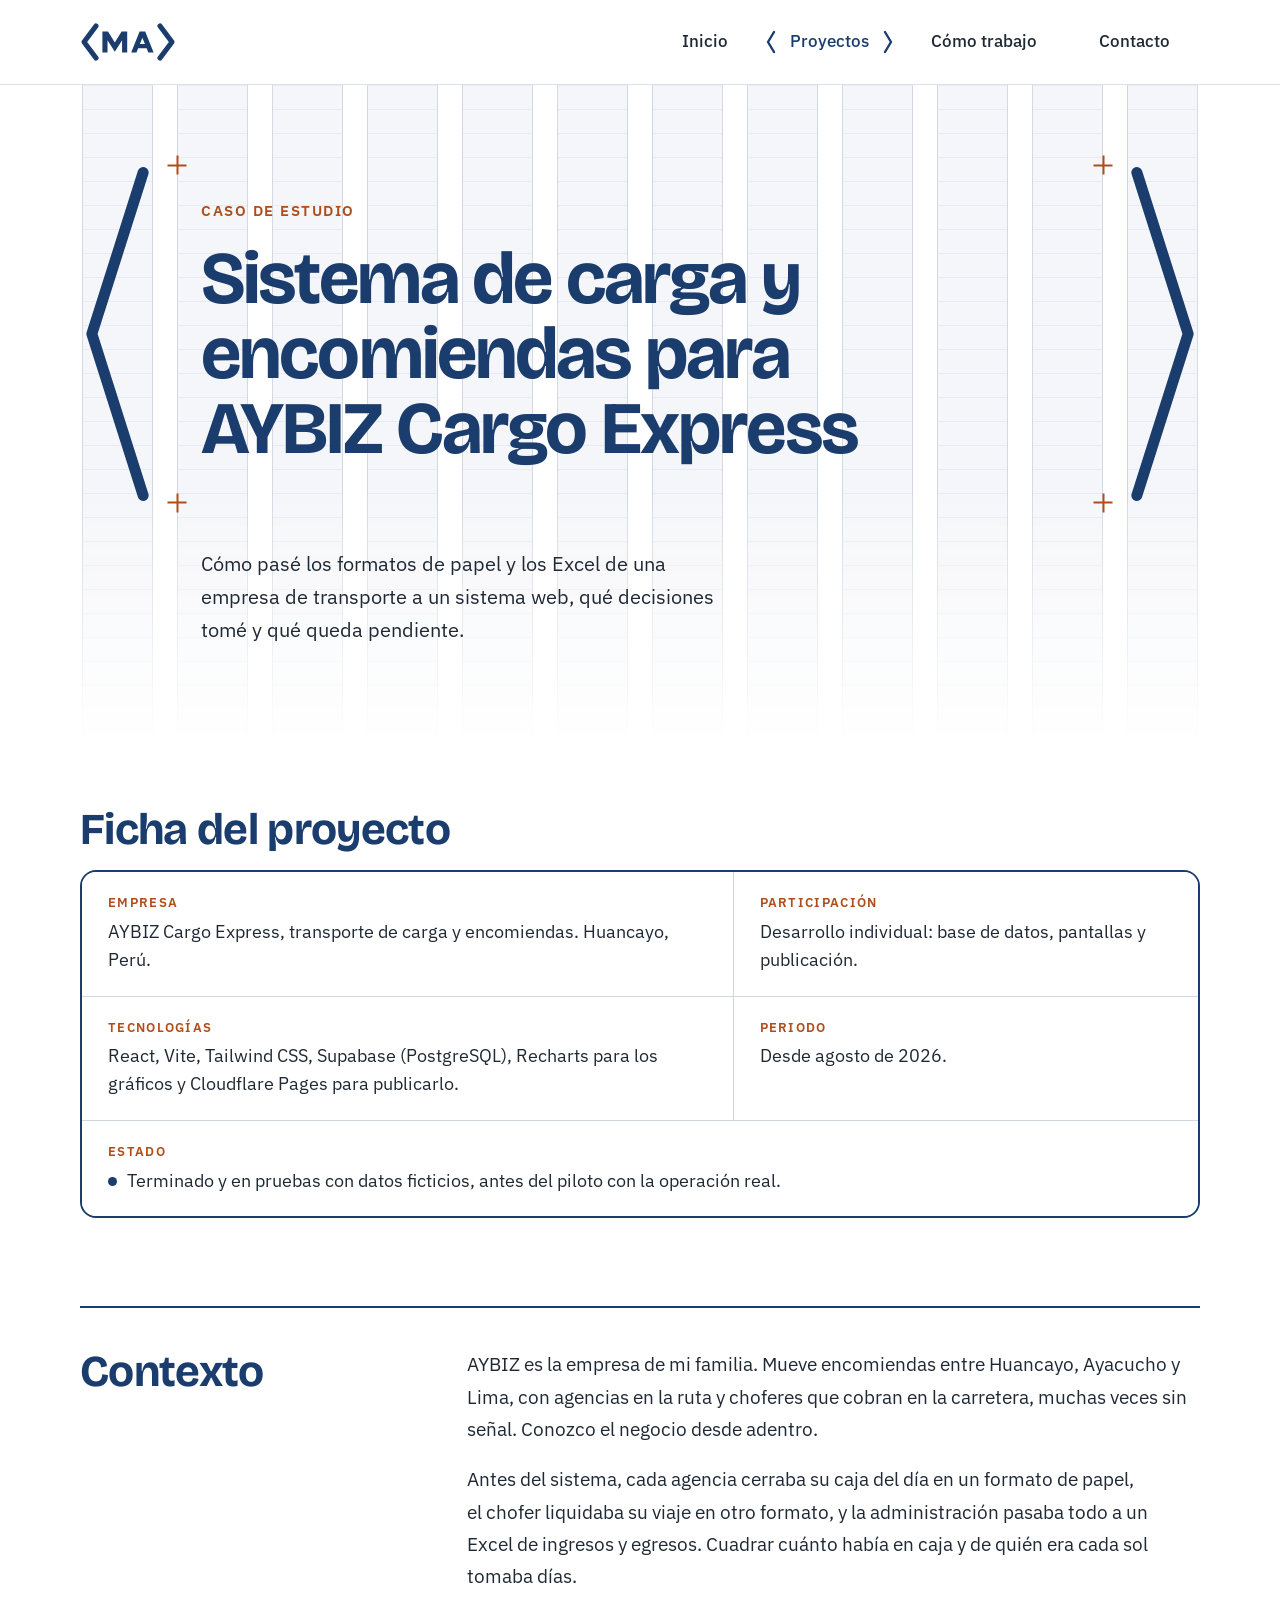
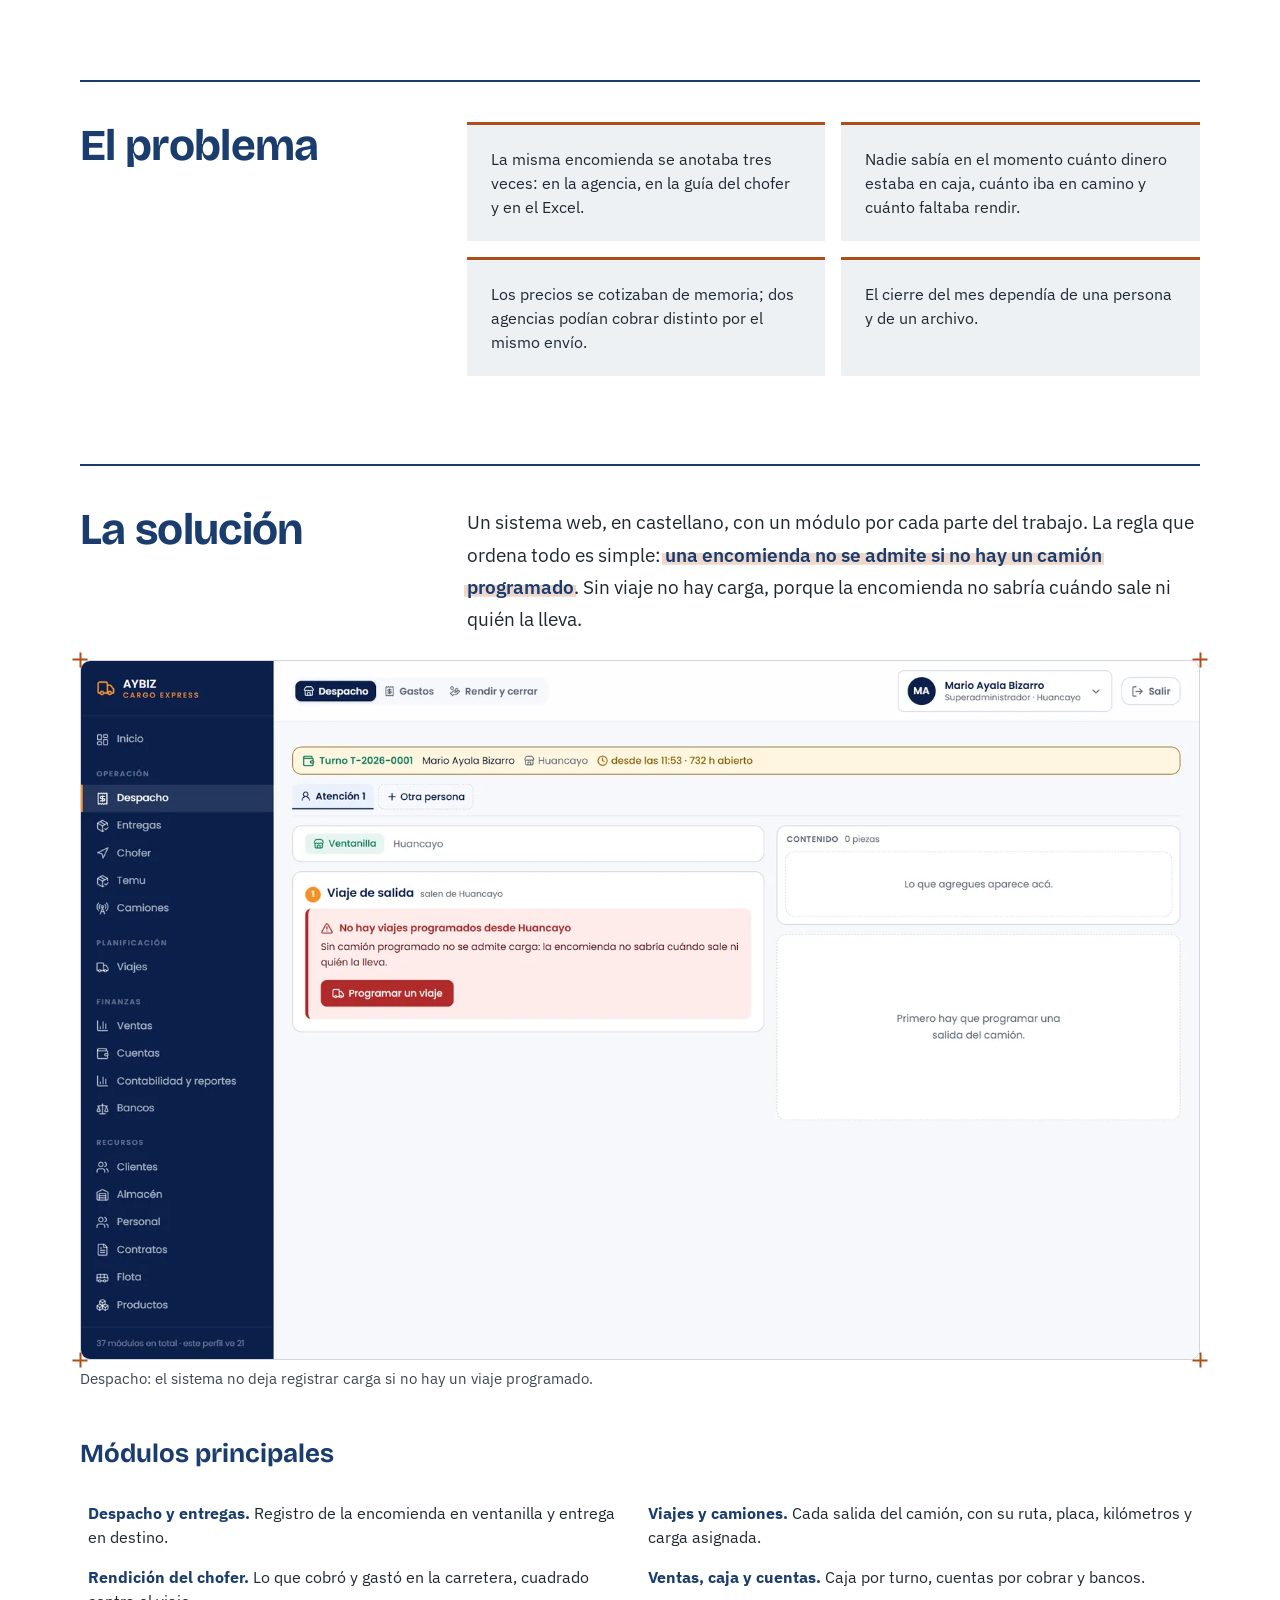
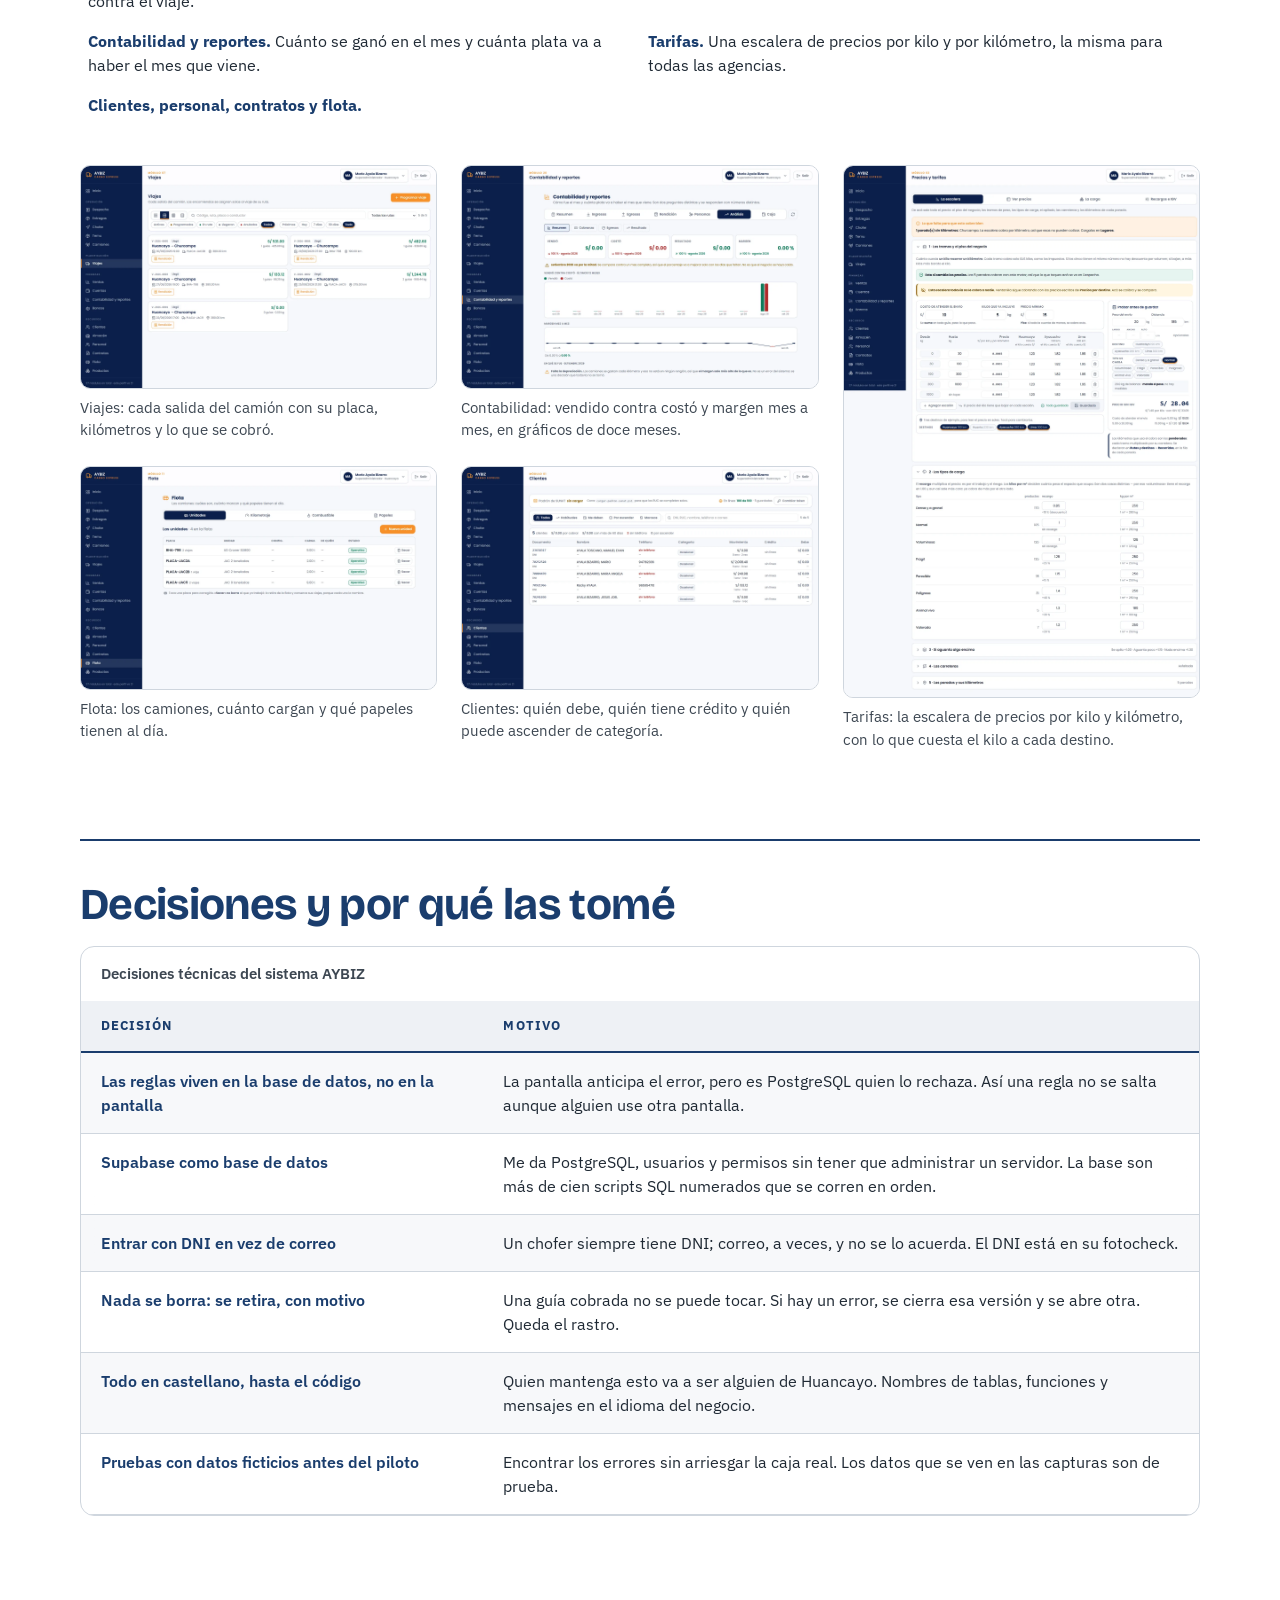
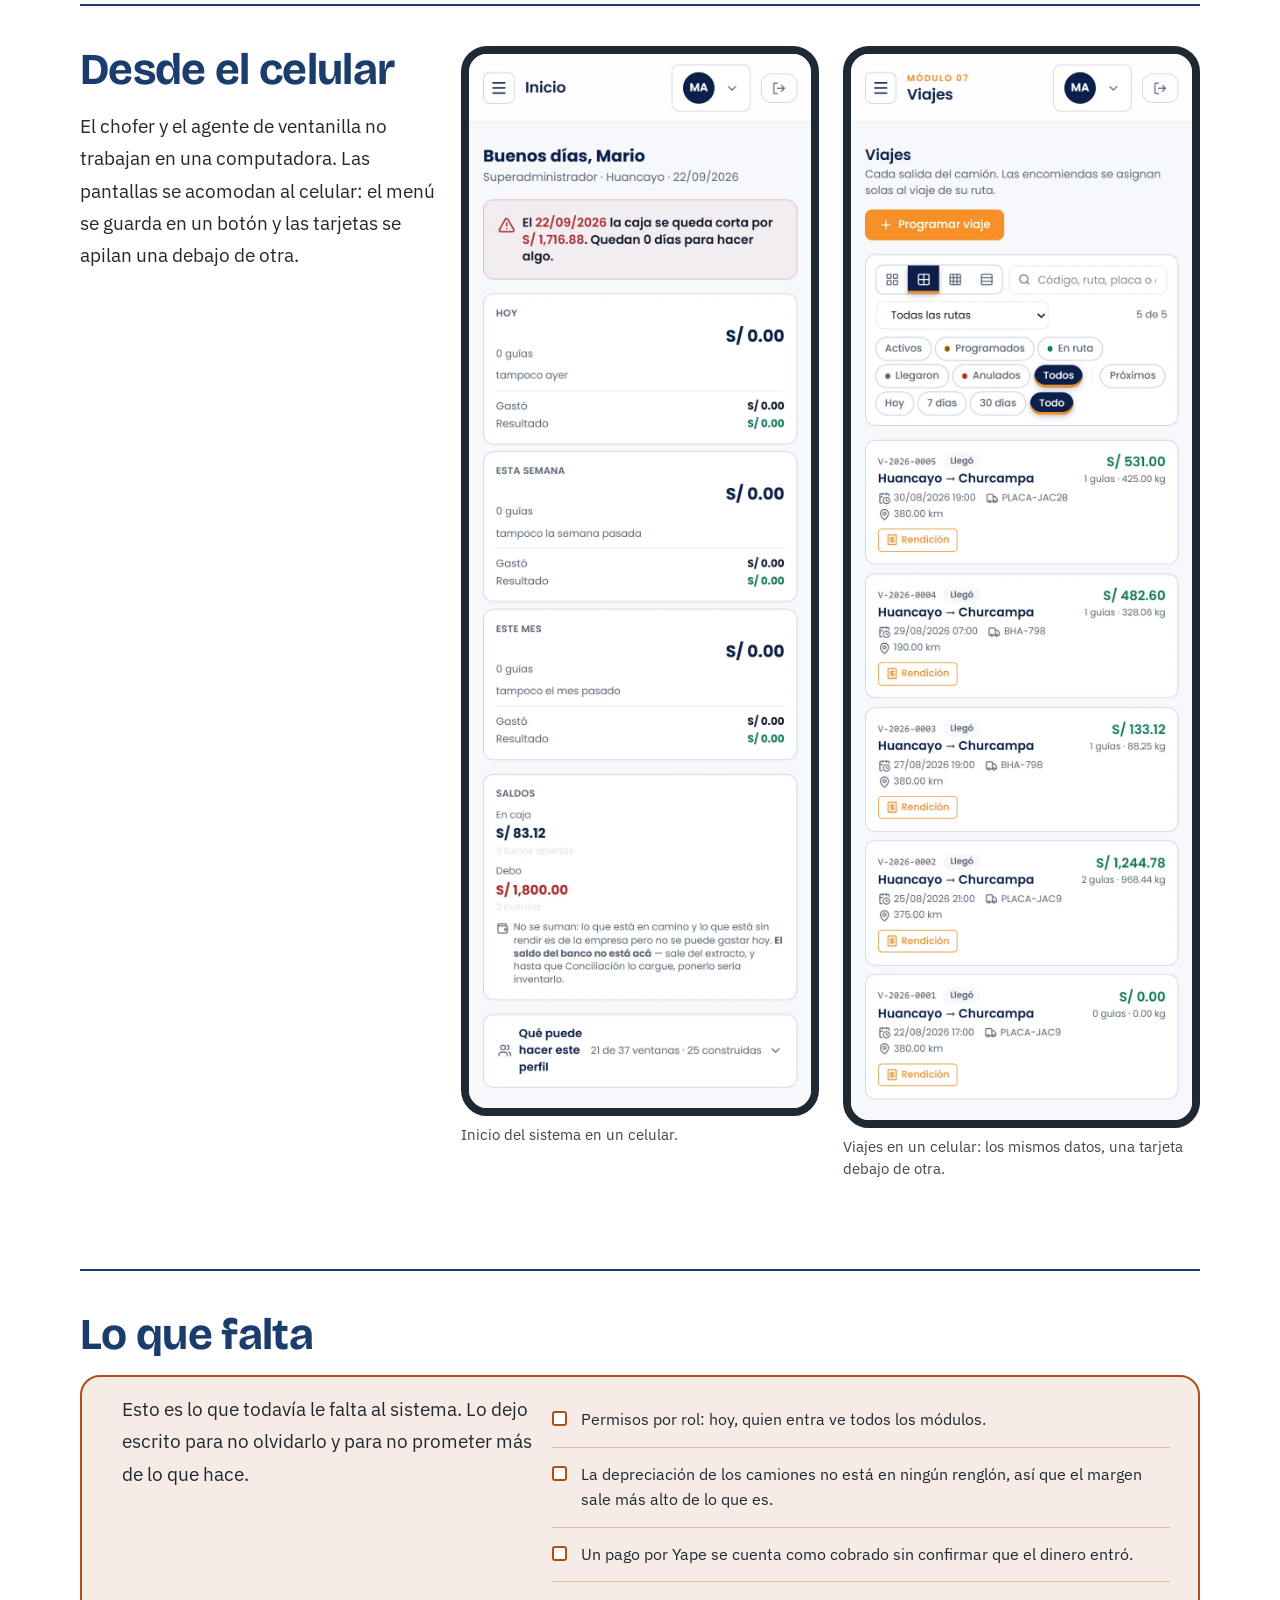
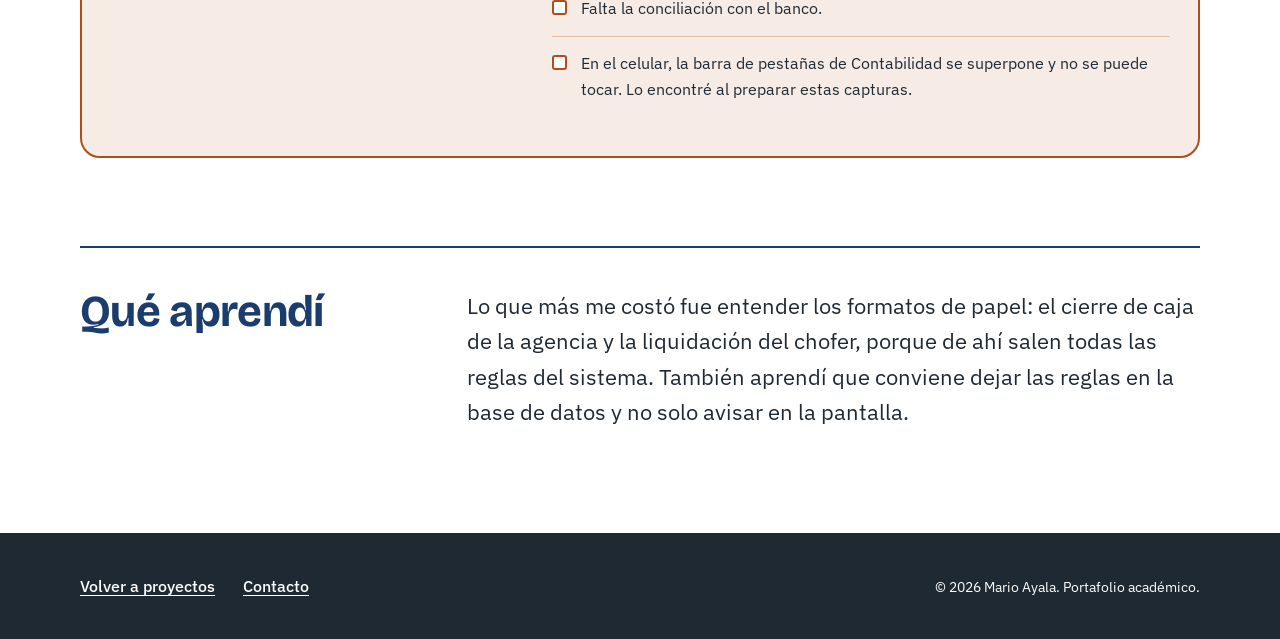
==== caso-aybiz.html @ 8f94c9b3 "Portafolio con Bootstrap, modo oscuro y animaciones en CSS" ====
<!doctype html>
<html lang="es">
  <head>
    <meta charset="utf-8">
    <meta name="viewport" content="width=device-width, initial-scale=1">
    <meta name="description" content="Caso de estudio del sistema de carga y encomiendas de AYBIZ Cargo Express, Huancayo: el problema, la solución, las pantallas y lo que falta.">
    <link rel="icon" href="imagenes/favicon.png" type="image/png">
    <link rel="preconnect" href="https://fonts.googleapis.com">
    <link rel="preconnect" href="https://fonts.gstatic.com" crossorigin>
    <link rel="stylesheet" href="https://fonts.googleapis.com/css2?family=Bricolage+Grotesque:opsz,wght@12..96,700&amp;family=IBM+Plex+Sans:wght@400;500;600&amp;display=swap">
    <link rel="stylesheet" href="https://cdn.jsdelivr.net/npm/bootstrap@5.3.3/dist/css/bootstrap.min.css" integrity="sha384-QWTKZyjpPEjISv5WaRU9OFeRpok6YctnYmDr5pNlyT2bRjXh0JMhjY6hW+ALEwIH" crossorigin="anonymous">
    <link rel="stylesheet" href="css/styles.css">
    <title>Caso AYBIZ | Portafolio de Mario Ayala</title>
  </head>

  <body>
    <a class="visually-hidden-focusable" href="#contenido-principal">Saltar al contenido principal</a>

    <header class="sticky-top">
      <nav class="navbar navbar-expand-lg" aria-label="Navegación principal">
        <div class="container">
          <a class="navbar-brand text-primary" href="index.html">
            <svg class="logo d-block overflow-visible" xmlns="http://www.w3.org/2000/svg" viewBox="0 0 120 60" width="96" height="48" role="img" aria-label="Logo de Mario Ayala, ir al inicio">
              <g fill="none" stroke="currentColor" stroke-width="6.4" stroke-linecap="round" stroke-linejoin="round">
                <polyline class="logo-izq" points="20,10 5,30 20,50"></polyline>
                <polyline class="logo-der" points="100,10 115,30 100,50"></polyline>
              </g>
              <g class="logo-ma" fill="currentColor">
                <polygon points="28,43 28,17 35,17 43.5,30.5 52,17 59,17 59,43 52.6,43 52.6,27.8 43.5,42.25 34.4,27.8 34.4,43"></polygon>
                <path fill-rule="evenodd" d="M64 43 L74.5 17 L81.5 17 L92 43 L85.4 43 L83.3 37.8 L72.7 37.8 L70.6 43 Z M78 24.67 L81.16 32.5 L74.84 32.5 Z"></path>
              </g>
            </svg>
          </a>
          <button class="navbar-toggler" type="button" data-bs-toggle="collapse" data-bs-target="#menu" aria-controls="menu" aria-expanded="false" aria-label="Abrir el menú">
            <span class="navbar-toggler-icon"></span>
          </button>

          <div class="collapse navbar-collapse" id="menu">
            <ul class="navbar-nav ms-auto">
              <li class="nav-item"><a class="nav-link" href="index.html">Inicio</a></li>
              <li class="nav-item"><a class="nav-link relacionada" href="proyectos.html">Proyectos</a></li>
              <li class="nav-item"><a class="nav-link" href="como-trabajo.html">Cómo trabajo</a></li>
              <li class="nav-item"><a class="nav-link" href="contacto.html">Contacto</a></li>
            </ul>
          </div>
        </div>
      </nav>
    </header>

    <main id="contenido-principal">
      <section class="portada portada-interna portada-caso">
        <div class="container">
          <div class="trama" aria-hidden="true">
            <div class="row">
              <div class="col-1"><div class="trama-col"><span aria-hidden="true"></span><span aria-hidden="true"></span><span aria-hidden="true"></span><span aria-hidden="true"></span><span aria-hidden="true"></span><span aria-hidden="true"></span><span aria-hidden="true"></span><span aria-hidden="true"></span><span aria-hidden="true"></span><span aria-hidden="true"></span><span aria-hidden="true"></span><span aria-hidden="true"></span><span aria-hidden="true"></span><span aria-hidden="true"></span><span aria-hidden="true"></span><span aria-hidden="true"></span><span aria-hidden="true"></span><span aria-hidden="true"></span><span aria-hidden="true"></span><span aria-hidden="true"></span><span aria-hidden="true"></span><span aria-hidden="true"></span><span aria-hidden="true"></span><span aria-hidden="true"></span><span aria-hidden="true"></span><span aria-hidden="true"></span><span aria-hidden="true"></span><span aria-hidden="true"></span><span aria-hidden="true"></span><span aria-hidden="true"></span><span aria-hidden="true"></span><span aria-hidden="true"></span></div></div>
              <div class="col-1"><div class="trama-col"><span aria-hidden="true"></span><span aria-hidden="true"></span><span aria-hidden="true"></span><span aria-hidden="true"></span><span aria-hidden="true"></span><span aria-hidden="true"></span><span aria-hidden="true"></span><span aria-hidden="true"></span><span aria-hidden="true"></span><span aria-hidden="true"></span><span aria-hidden="true"></span><span aria-hidden="true"></span><span aria-hidden="true"></span><span aria-hidden="true"></span><span aria-hidden="true"></span><span aria-hidden="true"></span><span aria-hidden="true"></span><span aria-hidden="true"></span><span aria-hidden="true"></span><span aria-hidden="true"></span><span aria-hidden="true"></span><span aria-hidden="true"></span><span aria-hidden="true"></span><span aria-hidden="true"></span><span aria-hidden="true"></span><span aria-hidden="true"></span><span aria-hidden="true"></span><span aria-hidden="true"></span><span aria-hidden="true"></span><span aria-hidden="true"></span><span aria-hidden="true"></span><span aria-hidden="true"></span></div></div>
              <div class="col-1"><div class="trama-col"><span aria-hidden="true"></span><span aria-hidden="true"></span><span aria-hidden="true"></span><span aria-hidden="true"></span><span aria-hidden="true"></span><span aria-hidden="true"></span><span aria-hidden="true"></span><span aria-hidden="true"></span><span aria-hidden="true"></span><span aria-hidden="true"></span><span aria-hidden="true"></span><span aria-hidden="true"></span><span aria-hidden="true"></span><span aria-hidden="true"></span><span aria-hidden="true"></span><span aria-hidden="true"></span><span aria-hidden="true"></span><span aria-hidden="true"></span><span aria-hidden="true"></span><span aria-hidden="true"></span><span aria-hidden="true"></span><span aria-hidden="true"></span><span aria-hidden="true"></span><span aria-hidden="true"></span><span aria-hidden="true"></span><span aria-hidden="true"></span><span aria-hidden="true"></span><span aria-hidden="true"></span><span aria-hidden="true"></span><span aria-hidden="true"></span><span aria-hidden="true"></span><span aria-hidden="true"></span></div></div>
              <div class="col-1"><div class="trama-col"><span aria-hidden="true"></span><span aria-hidden="true"></span><span aria-hidden="true"></span><span aria-hidden="true"></span><span aria-hidden="true"></span><span aria-hidden="true"></span><span aria-hidden="true"></span><span aria-hidden="true"></span><span aria-hidden="true"></span><span aria-hidden="true"></span><span aria-hidden="true"></span><span aria-hidden="true"></span><span aria-hidden="true"></span><span aria-hidden="true"></span><span aria-hidden="true"></span><span aria-hidden="true"></span><span aria-hidden="true"></span><span aria-hidden="true"></span><span aria-hidden="true"></span><span aria-hidden="true"></span><span aria-hidden="true"></span><span aria-hidden="true"></span><span aria-hidden="true"></span><span aria-hidden="true"></span><span aria-hidden="true"></span><span aria-hidden="true"></span><span aria-hidden="true"></span><span aria-hidden="true"></span><span aria-hidden="true"></span><span aria-hidden="true"></span><span aria-hidden="true"></span><span aria-hidden="true"></span></div></div>
              <div class="col-1"><div class="trama-col"><span aria-hidden="true"></span><span aria-hidden="true"></span><span aria-hidden="true"></span><span aria-hidden="true"></span><span aria-hidden="true"></span><span aria-hidden="true"></span><span aria-hidden="true"></span><span aria-hidden="true"></span><span aria-hidden="true"></span><span aria-hidden="true"></span><span aria-hidden="true"></span><span aria-hidden="true"></span><span aria-hidden="true"></span><span aria-hidden="true"></span><span aria-hidden="true"></span><span aria-hidden="true"></span><span aria-hidden="true"></span><span aria-hidden="true"></span><span aria-hidden="true"></span><span aria-hidden="true"></span><span aria-hidden="true"></span><span aria-hidden="true"></span><span aria-hidden="true"></span><span aria-hidden="true"></span><span aria-hidden="true"></span><span aria-hidden="true"></span><span aria-hidden="true"></span><span aria-hidden="true"></span><span aria-hidden="true"></span><span aria-hidden="true"></span><span aria-hidden="true"></span><span aria-hidden="true"></span></div></div>
              <div class="col-1"><div class="trama-col"><span aria-hidden="true"></span><span aria-hidden="true"></span><span aria-hidden="true"></span><span aria-hidden="true"></span><span aria-hidden="true"></span><span aria-hidden="true"></span><span aria-hidden="true"></span><span aria-hidden="true"></span><span aria-hidden="true"></span><span aria-hidden="true"></span><span aria-hidden="true"></span><span aria-hidden="true"></span><span aria-hidden="true"></span><span aria-hidden="true"></span><span aria-hidden="true"></span><span aria-hidden="true"></span><span aria-hidden="true"></span><span aria-hidden="true"></span><span aria-hidden="true"></span><span aria-hidden="true"></span><span aria-hidden="true"></span><span aria-hidden="true"></span><span aria-hidden="true"></span><span aria-hidden="true"></span><span aria-hidden="true"></span><span aria-hidden="true"></span><span aria-hidden="true"></span><span aria-hidden="true"></span><span aria-hidden="true"></span><span aria-hidden="true"></span><span aria-hidden="true"></span><span aria-hidden="true"></span></div></div>
              <div class="col-1"><div class="trama-col"><span aria-hidden="true"></span><span aria-hidden="true"></span><span aria-hidden="true"></span><span aria-hidden="true"></span><span aria-hidden="true"></span><span aria-hidden="true"></span><span aria-hidden="true"></span><span aria-hidden="true"></span><span aria-hidden="true"></span><span aria-hidden="true"></span><span aria-hidden="true"></span><span aria-hidden="true"></span><span aria-hidden="true"></span><span aria-hidden="true"></span><span aria-hidden="true"></span><span aria-hidden="true"></span><span aria-hidden="true"></span><span aria-hidden="true"></span><span aria-hidden="true"></span><span aria-hidden="true"></span><span aria-hidden="true"></span><span aria-hidden="true"></span><span aria-hidden="true"></span><span aria-hidden="true"></span><span aria-hidden="true"></span><span aria-hidden="true"></span><span aria-hidden="true"></span><span aria-hidden="true"></span><span aria-hidden="true"></span><span aria-hidden="true"></span><span aria-hidden="true"></span><span aria-hidden="true"></span></div></div>
              <div class="col-1"><div class="trama-col"><span aria-hidden="true"></span><span aria-hidden="true"></span><span aria-hidden="true"></span><span aria-hidden="true"></span><span aria-hidden="true"></span><span aria-hidden="true"></span><span aria-hidden="true"></span><span aria-hidden="true"></span><span aria-hidden="true"></span><span aria-hidden="true"></span><span aria-hidden="true"></span><span aria-hidden="true"></span><span aria-hidden="true"></span><span aria-hidden="true"></span><span aria-hidden="true"></span><span aria-hidden="true"></span><span aria-hidden="true"></span><span aria-hidden="true"></span><span aria-hidden="true"></span><span aria-hidden="true"></span><span aria-hidden="true"></span><span aria-hidden="true"></span><span aria-hidden="true"></span><span aria-hidden="true"></span><span aria-hidden="true"></span><span aria-hidden="true"></span><span aria-hidden="true"></span><span aria-hidden="true"></span><span aria-hidden="true"></span><span aria-hidden="true"></span><span aria-hidden="true"></span><span aria-hidden="true"></span></div></div>
              <div class="col-1"><div class="trama-col"><span aria-hidden="true"></span><span aria-hidden="true"></span><span aria-hidden="true"></span><span aria-hidden="true"></span><span aria-hidden="true"></span><span aria-hidden="true"></span><span aria-hidden="true"></span><span aria-hidden="true"></span><span aria-hidden="true"></span><span aria-hidden="true"></span><span aria-hidden="true"></span><span aria-hidden="true"></span><span aria-hidden="true"></span><span aria-hidden="true"></span><span aria-hidden="true"></span><span aria-hidden="true"></span><span aria-hidden="true"></span><span aria-hidden="true"></span><span aria-hidden="true"></span><span aria-hidden="true"></span><span aria-hidden="true"></span><span aria-hidden="true"></span><span aria-hidden="true"></span><span aria-hidden="true"></span><span aria-hidden="true"></span><span aria-hidden="true"></span><span aria-hidden="true"></span><span aria-hidden="true"></span><span aria-hidden="true"></span><span aria-hidden="true"></span><span aria-hidden="true"></span><span aria-hidden="true"></span></div></div>
              <div class="col-1"><div class="trama-col"><span aria-hidden="true"></span><span aria-hidden="true"></span><span aria-hidden="true"></span><span aria-hidden="true"></span><span aria-hidden="true"></span><span aria-hidden="true"></span><span aria-hidden="true"></span><span aria-hidden="true"></span><span aria-hidden="true"></span><span aria-hidden="true"></span><span aria-hidden="true"></span><span aria-hidden="true"></span><span aria-hidden="true"></span><span aria-hidden="true"></span><span aria-hidden="true"></span><span aria-hidden="true"></span><span aria-hidden="true"></span><span aria-hidden="true"></span><span aria-hidden="true"></span><span aria-hidden="true"></span><span aria-hidden="true"></span><span aria-hidden="true"></span><span aria-hidden="true"></span><span aria-hidden="true"></span><span aria-hidden="true"></span><span aria-hidden="true"></span><span aria-hidden="true"></span><span aria-hidden="true"></span><span aria-hidden="true"></span><span aria-hidden="true"></span><span aria-hidden="true"></span><span aria-hidden="true"></span></div></div>
              <div class="col-1"><div class="trama-col"><span aria-hidden="true"></span><span aria-hidden="true"></span><span aria-hidden="true"></span><span aria-hidden="true"></span><span aria-hidden="true"></span><span aria-hidden="true"></span><span aria-hidden="true"></span><span aria-hidden="true"></span><span aria-hidden="true"></span><span aria-hidden="true"></span><span aria-hidden="true"></span><span aria-hidden="true"></span><span aria-hidden="true"></span><span aria-hidden="true"></span><span aria-hidden="true"></span><span aria-hidden="true"></span><span aria-hidden="true"></span><span aria-hidden="true"></span><span aria-hidden="true"></span><span aria-hidden="true"></span><span aria-hidden="true"></span><span aria-hidden="true"></span><span aria-hidden="true"></span><span aria-hidden="true"></span><span aria-hidden="true"></span><span aria-hidden="true"></span><span aria-hidden="true"></span><span aria-hidden="true"></span><span aria-hidden="true"></span><span aria-hidden="true"></span><span aria-hidden="true"></span><span aria-hidden="true"></span></div></div>
              <div class="col-1"><div class="trama-col"><span aria-hidden="true"></span><span aria-hidden="true"></span><span aria-hidden="true"></span><span aria-hidden="true"></span><span aria-hidden="true"></span><span aria-hidden="true"></span><span aria-hidden="true"></span><span aria-hidden="true"></span><span aria-hidden="true"></span><span aria-hidden="true"></span><span aria-hidden="true"></span><span aria-hidden="true"></span><span aria-hidden="true"></span><span aria-hidden="true"></span><span aria-hidden="true"></span><span aria-hidden="true"></span><span aria-hidden="true"></span><span aria-hidden="true"></span><span aria-hidden="true"></span><span aria-hidden="true"></span><span aria-hidden="true"></span><span aria-hidden="true"></span><span aria-hidden="true"></span><span aria-hidden="true"></span><span aria-hidden="true"></span><span aria-hidden="true"></span><span aria-hidden="true"></span><span aria-hidden="true"></span><span aria-hidden="true"></span><span aria-hidden="true"></span><span aria-hidden="true"></span><span aria-hidden="true"></span></div></div>
            </div>
          </div>

          <div class="row portada-contenido">
            <div class="col-1 col-tag-izq" aria-hidden="true">
              <div class="corchete"><svg viewBox="0 0 72 360" preserveAspectRatio="none"><polyline points="62,8 10,180 62,352"></polyline></svg></div>
            </div>
            <div class="col-10">
              <div class="portada-titulo">
                <span class="mira mira-1" aria-hidden="true"></span>
                <span class="mira mira-2" aria-hidden="true"></span>
                <span class="mira mira-3" aria-hidden="true"></span>
                <span class="mira mira-4" aria-hidden="true"></span>
                <div class="portada-revelar">
                  <p class="etiqueta">Caso de estudio</p>
                  <h1>Sistema de carga y encomiendas para AYBIZ Cargo Express</h1>
                </div>
              </div>
            </div>
            <div class="col-1 col-tag-der" aria-hidden="true">
              <div class="corchete"><svg viewBox="0 0 72 360" preserveAspectRatio="none"><polyline points="10,8 62,180 10,352"></polyline></svg></div>
            </div>
            <div class="col-12 col-lg-6 offset-lg-1 portada-texto"><p>Cómo pasé los formatos de papel y los Excel de una empresa de transporte a un sistema web, qué decisiones tomé y qué queda pendiente.</p></div>
          </div>
        </div>
      </section>

      <div class="container contenido">
        <article class="contenido-caso">
          <div class="ficha-bloque">
            <h2 class="mb-3">Ficha del proyecto</h2>
            <dl class="cuadricula-dl ficha">
              <div><dt>Empresa</dt><dd>AYBIZ Cargo Express, transporte de carga y encomiendas. Huancayo, Perú.</dd></div>
              <div><dt>Participación</dt><dd>Desarrollo individual: base de datos, pantallas y publicación.</dd></div>
              <div><dt>Tecnologías</dt><dd>React, Vite, Tailwind CSS, Supabase (PostgreSQL), Recharts para los gráficos y Cloudflare Pages para publicarlo.</dd></div>
              <div><dt>Periodo</dt><dd>Desde agosto de 2026.</dd></div>
              <div><dt>Estado</dt><dd class="dd-estado">Terminado y en pruebas con datos ficticios, antes del piloto con la operación real.</dd></div>
            </dl>
          </div>

          <section class="seccion">
          <div class="row fila-dos">
            <div class="col-lg-4"><h2>Contexto</h2></div>
            <div class="col-lg-8"><p>AYBIZ es la empresa de mi familia. Mueve encomiendas entre Huancayo, Ayacucho y Lima, con agencias en la ruta y choferes que cobran en la carretera, muchas veces sin señal. Conozco el negocio desde adentro.</p>
              <p>Antes del sistema, cada agencia cerraba su caja del día en un formato de papel, el chofer liquidaba su viaje en otro formato, y la administración pasaba todo a un Excel de ingresos y egresos. Cuadrar cuánto había en caja y de quién era cada sol tomaba días.</p></div>
          </div>
        </section>

          <section class="seccion">
          <div class="row fila-dos">
            <div class="col-lg-4"><h2>El problema</h2></div>
            <div class="col-lg-8"><ul class="row row-cols-1 row-cols-md-2 g-3 list-unstyled mb-0">
                <li class="col"><div class="problema-item">La misma encomienda se anotaba tres veces: en la agencia, en la guía del chofer y en el Excel.</div></li>
                <li class="col"><div class="problema-item">Nadie sabía en el momento cuánto dinero estaba en caja, cuánto iba en camino y cuánto faltaba rendir.</div></li>
                <li class="col"><div class="problema-item">Los precios se cotizaban de memoria; dos agencias podían cobrar distinto por el mismo envío.</div></li>
                <li class="col"><div class="problema-item">El cierre del mes dependía de una persona y de un archivo.</div></li>
              </ul></div>
          </div>
        </section>

          <section class="seccion">
            <div class="row fila-dos mb-4">
              <div class="col-lg-4"><h2>La solución</h2></div>
              <div class="col-lg-8"><p>Un sistema web, en castellano, con un módulo por cada parte del trabajo. La regla que ordena todo es simple: <strong class="resalte">una encomienda no se admite si no hay un camión programado</strong>. Sin viaje no hay carga, porque la encomienda no sabría cuándo sale ni quién la lleva.</p></div>
            </div>

            <figure class="mb-5">
                <div class="captura"><span class="mira mira-1" aria-hidden="true"></span><span class="mira mira-2" aria-hidden="true"></span><span class="mira mira-3" aria-hidden="true"></span><span class="mira mira-4" aria-hidden="true"></span><div class="captura-marco"><img class="img-fluid d-block" src="imagenes/aybiz-despacho-escritorio.webp" alt="Módulo de Despacho de AYBIZ con el turno de caja abierto y un aviso en rojo: no hay viajes programados desde Huancayo, sin camión programado no se admite carga" width="1600" height="1000" loading="lazy"></div></div>
                <figcaption class="figure-caption mt-2">Despacho: el sistema no deja registrar carga si no hay un viaje programado.</figcaption>
              </figure>

            <h3 class="titulo-modulos">Módulos principales</h3>
            <ul class="row row-cols-1 row-cols-md-2 g-3 modulos">
              <li class="col"><strong>Despacho y entregas.</strong> Registro de la encomienda en ventanilla y entrega en destino.</li>
              <li class="col"><strong>Viajes y camiones.</strong> Cada salida del camión, con su ruta, placa, kilómetros y carga asignada.</li>
              <li class="col"><strong>Rendición del chofer.</strong> Lo que cobró y gastó en la carretera, cuadrado contra el viaje.</li>
              <li class="col"><strong>Ventas, caja y cuentas.</strong> Caja por turno, cuentas por cobrar y bancos.</li>
              <li class="col"><strong>Contabilidad y reportes.</strong> Cuánto se ganó en el mes y cuánta plata va a haber el mes que viene.</li>
              <li class="col"><strong>Tarifas.</strong> Una escalera de precios por kilo y por kilómetro, la misma para todas las agencias.</li>
              <li class="col"><strong>Clientes, personal, contratos y flota.</strong></li>
            </ul>

            <div class="row g-4 capturas-caso">
              <div class="col-lg-8">
                <div class="row row-cols-1 row-cols-md-2 g-4">
                  <div class="col"><figure class="mb-0">
                <div class="captura"><div class="captura-marco"><img class="img-fluid d-block" src="imagenes/aybiz-viajes-escritorio.webp" alt="Módulo de Viajes de AYBIZ con cinco viajes de Huancayo a Churcampa, cada uno con fecha, placa del camión, kilómetros, guías y monto" width="1600" height="1000" loading="lazy"></div></div>
                <figcaption class="figure-caption mt-2">Viajes: cada salida del camión con su placa, kilómetros y lo que se cobró.</figcaption>
              </figure></div>
                  <div class="col"><figure class="mb-0">
                <div class="captura"><div class="captura-marco"><img class="img-fluid d-block" src="imagenes/aybiz-contabilidad-analisis-escritorio.webp" alt="Módulo de Contabilidad de AYBIZ, pestaña Análisis, con tarjetas de lo vendido, lo que costó, el resultado y el margen, y dos gráficos de los últimos doce meses" width="1600" height="1000" loading="lazy"></div></div>
                <figcaption class="figure-caption mt-2">Contabilidad: vendido contra costó y margen mes a mes, en gráficos de doce meses.</figcaption>
              </figure></div>
                  <div class="col"><figure class="mb-0">
                <div class="captura"><div class="captura-marco"><img class="img-fluid d-block" src="imagenes/aybiz-flota-escritorio.webp" alt="Módulo de Flota de AYBIZ con cuatro camiones, su placa, modelo, capacidad de carga en toneladas y estado operativo" width="1600" height="1000" loading="lazy"></div></div>
                <figcaption class="figure-caption mt-2">Flota: los camiones, cuánto cargan y qué papeles tienen al día.</figcaption>
              </figure></div>
                  <div class="col"><figure class="mb-0">
                <div class="captura"><div class="captura-marco"><img class="img-fluid d-block" src="imagenes/aybiz-clientes-escritorio.webp" alt="Módulo de Clientes de AYBIZ con cinco clientes, su documento, teléfono, categoría, movimiento, línea de crédito y deuda" width="1600" height="1000" loading="lazy"></div></div>
                <figcaption class="figure-caption mt-2">Clientes: quién debe, quién tiene crédito y quién puede ascender de categoría.</figcaption>
              </figure></div>
                </div>
              </div>
              <div class="col-lg-4"><figure class="mb-0">
                <div class="captura"><div class="captura-marco"><img class="img-fluid d-block" src="imagenes/aybiz-tarifario-escritorio.webp" alt="Módulo de Precios y tarifas de AYBIZ con la escalera de precios: costo de atender el envío, precio mínimo y una tabla de tramos por kilo con el precio por kilómetro y lo que cuesta el kilo a Huancayo, Ayacucho y Lima" width="1600" height="2393" loading="lazy"></div></div>
                <figcaption class="figure-caption mt-2">Tarifas: la escalera de precios por kilo y kilómetro, con lo que cuesta el kilo a cada destino.</figcaption>
              </figure></div>
            </div>
          </section>

          <section class="seccion">
            <h2 class="mb-3">Decisiones y por qué las tomé</h2>
            <div class="tabla-marco" role="region" tabindex="0" aria-labelledby="cap-decisiones">
              <table class="table table-striped table-hover tabla-datos tabla-2col tabla-36 caption-top">
                <caption id="cap-decisiones">Decisiones técnicas del sistema AYBIZ</caption>
                <thead>
                  <tr>
                    <th scope="col">Decisión</th>
                    <th scope="col">Motivo</th>
                  </tr>
                </thead>
                <tbody>
                  <tr><th scope="row">Las reglas viven en la base de datos, no en la pantalla</th><td>La pantalla anticipa el error, pero es PostgreSQL quien lo rechaza. Así una regla no se salta aunque alguien use otra pantalla.</td></tr>
                  <tr><th scope="row">Supabase como base de datos</th><td>Me da PostgreSQL, usuarios y permisos sin tener que administrar un servidor. La base son más de cien scripts SQL numerados que se corren en orden.</td></tr>
                  <tr><th scope="row">Entrar con DNI en vez de correo</th><td>Un chofer siempre tiene DNI; correo, a veces, y no se lo acuerda. El DNI está en su fotocheck.</td></tr>
                  <tr><th scope="row">Nada se borra: se retira, con motivo</th><td>Una guía cobrada no se puede tocar. Si hay un error, se cierra esa versión y se abre otra. Queda el rastro.</td></tr>
                  <tr><th scope="row">Todo en castellano, hasta el código</th><td>Quien mantenga esto va a ser alguien de Huancayo. Nombres de tablas, funciones y mensajes en el idioma del negocio.</td></tr>
                  <tr><th scope="row">Pruebas con datos ficticios antes del piloto</th><td>Encontrar los errores sin arriesgar la caja real. Los datos que se ven en las capturas son de prueba.</td></tr>
                </tbody>
              </table>
            </div>
          </section>

          <section class="seccion">
            <div class="row g-4">
              <div class="col-lg-4">
                <h2>Desde el celular</h2>
                <p class="mt-3 mb-0">El chofer y el agente de ventanilla no trabajan en una computadora. Las pantallas se acomodan al celular: el menú se guarda en un botón y las tarjetas se apilan una debajo de otra.</p>
              </div>
              <div class="col-sm-6 col-lg-4"><figure class="mb-0">
                <div class="movil-marco"><img class="img-fluid d-block" src="imagenes/aybiz-inicio-movil.webp" alt="Pantalla de inicio de AYBIZ vista en un celular: saludo, alerta de caja y tarjetas de hoy, esta semana y este mes apiladas" width="780" height="2410" loading="lazy"></div>
                <figcaption class="figure-caption mt-2">Inicio del sistema en un celular.</figcaption>
              </figure></div>
              <div class="col-sm-6 col-lg-4"><figure class="mb-0">
                <div class="movil-marco"><img class="img-fluid d-block" src="imagenes/aybiz-viajes-movil.webp" alt="Módulo de Viajes de AYBIZ visto en un celular, con los filtros y las tarjetas de viaje apiladas" width="780" height="2436" loading="lazy"></div>
                <figcaption class="figure-caption mt-2">Viajes en un celular: los mismos datos, una tarjeta debajo de otra.</figcaption>
              </figure></div>
            </div>
          </section>

          <section class="seccion">
            <h2 class="mb-3">Lo que falta</h2>
            <div class="falta">
              <div class="row g-4">
                <p class="col-lg-5">Esto es lo que todavía le falta al sistema. Lo dejo escrito para no olvidarlo y para no prometer más de lo que hace.</p>
                <ul class="col-lg-7">
                  <li>Permisos por rol: hoy, quien entra ve todos los módulos.</li>
                  <li>La depreciación de los camiones no está en ningún renglón, así que el margen sale más alto de lo que es.</li>
                  <li>Un pago por Yape se cuenta como cobrado sin confirmar que el dinero entró.</li>
                  <li>Falta la conciliación con el banco.</li>
                  <li>En el celular, la barra de pestañas de Contabilidad se superpone y no se puede tocar. Lo encontré al preparar estas capturas.</li>
                </ul>
              </div>
            </div>
          </section>

          <section class="seccion aprendi">
          <div class="row fila-dos">
            <div class="col-lg-4"><h2>Qué aprendí</h2></div>
            <div class="col-lg-8"><p>Lo que más me costó fue entender los formatos de papel: el cierre de caja de la agencia y la liquidación del chofer, porque de ahí salen todas las reglas del sistema. También aprendí que conviene dejar las reglas en la base de datos y no solo avisar en la pantalla.</p></div>
          </div>
        </section>
        </article>
      </div>
    </main>

    <footer class="pie">
      <div class="container">
        <nav aria-label="Enlaces del pie de página">
          <ul class="nav">
            <li class="nav-item"><a class="nav-link ps-0" href="proyectos.html">Volver a proyectos</a></li>
            <li class="nav-item"><a class="nav-link" href="contacto.html">Contacto</a></li>
          </ul>
        </nav>
        <p><small>&copy; 2026 Mario Ayala. Portafolio académico.</small></p>
      </div>
    </footer>

    <!-- el script de Bootstrap va al final; en este sitio solo lo usa el botón del menú -->
    <script src="https://cdn.jsdelivr.net/npm/bootstrap@5.3.3/dist/js/bootstrap.bundle.min.js" integrity="sha384-YvpcrYf0tY3lHB60NNkmXc5s9fDVZLESaAA55NDzOxhy9GkcIdslK1eN7N6jIeHz" crossorigin="anonymous"></script>
  </body>
</html>
---- css/styles.css ----
/* Estilos del portafolio de Mario Ayala. Bootstrap pone la maquetación; aquí van los colores, las fuentes, la retícula de la portada y las animaciones. */

:root {
  color-scheme: light dark;
  --fondo: #fff;
  --superficie: #fff;
  --azul: #1a3d6d;
  --azul-rgb: 26, 61, 109;
  --azul-medio: #2e5f9e;
  --boton: #1a3d6d;
  --cobre: #ae4e1a;
  --cobre-rgb: 174, 78, 26;
  --cobre-fondo: #ae4e1a;
  --texto: #1f2934;
  --texto-rgb: 31, 41, 52;
  --texto-suave: #3d4752;
  --bloque: #eef1f4;
  --borde: #cfd6de;
  --borde-suave: #dde2e8;
  --borde-hover: #8fa0b8;
  --calido: #f6ece5;
  --hover-fila: #f7f8fa;
  --aviso-fondo: #e9eef5;
  --aviso-borde: #b9c6da;
  --pie-fondo: #1f2934;
  --marco-movil: #1f2934;
  --sombra-rgb: 31, 41, 52;
  --fuente-titulos: "Bricolage Grotesque", sans-serif;
  --fuente-texto: "IBM Plex Sans", sans-serif;
  --c-izq-cobre: url("data:image/svg+xml,%3Csvg xmlns='http://www.w3.org/2000/svg' viewBox='0 0 10 24'%3E%3Cpolyline points='8,2 2,12 8,22' fill='none' stroke='%23AE4E1A' stroke-width='2.4' stroke-linecap='round' stroke-linejoin='round'/%3E%3C/svg%3E");
  --c-der-cobre: url("data:image/svg+xml,%3Csvg xmlns='http://www.w3.org/2000/svg' viewBox='0 0 10 24'%3E%3Cpolyline points='2,2 8,12 2,22' fill='none' stroke='%23AE4E1A' stroke-width='2.4' stroke-linecap='round' stroke-linejoin='round'/%3E%3C/svg%3E");
  --c-izq-azul: url("data:image/svg+xml,%3Csvg xmlns='http://www.w3.org/2000/svg' viewBox='0 0 10 24'%3E%3Cpolyline points='8,2 2,12 8,22' fill='none' stroke='%231A3D6D' stroke-width='2.4' stroke-linecap='round' stroke-linejoin='round'/%3E%3C/svg%3E");
  --c-der-azul: url("data:image/svg+xml,%3Csvg xmlns='http://www.w3.org/2000/svg' viewBox='0 0 10 24'%3E%3Cpolyline points='2,2 8,12 2,22' fill='none' stroke='%231A3D6D' stroke-width='2.4' stroke-linecap='round' stroke-linejoin='round'/%3E%3C/svg%3E");
  --flecha-select: url("data:image/svg+xml,%3Csvg xmlns='http://www.w3.org/2000/svg' viewBox='0 0 24 24'%3E%3Cpolyline points='4,8 12,16 20,8' fill='none' stroke='%231A3D6D' stroke-width='2.6' stroke-linecap='round' stroke-linejoin='round'/%3E%3C/svg%3E");

  --bs-primary: var(--azul);
  --bs-primary-rgb: var(--azul-rgb);
  --bs-body-bg: var(--fondo);
  --bs-emphasis-color: var(--texto);
  --bs-body-color: var(--texto);
  --bs-body-color-rgb: var(--texto-rgb);
  --bs-body-font-family: var(--fuente-texto);
  --bs-heading-color: var(--azul);
  --bs-link-color: var(--azul);
  --bs-link-color-rgb: var(--azul-rgb);
  --bs-link-hover-color: var(--cobre);
  --bs-link-hover-color-rgb: var(--cobre-rgb);
  --bs-border-color: var(--borde);
}

/* ---------- animaciones ---------- */
@keyframes logo-izq { 0% { opacity: 0; transform: translateX(36px); } 55% { opacity: 1; } 100% { opacity: 1; transform: none; } }
@keyframes logo-der { 0% { opacity: 0; transform: translateX(-36px); } 55% { opacity: 1; } 100% { opacity: 1; transform: none; } }
@keyframes logo-ma { from { opacity: 0; transform: scale(.4); } to { opacity: 1; transform: none; } }
@keyframes abrir-tag-izq {
  0% { opacity: 0; transform: translateX(500%) scale(.5); animation-timing-function: cubic-bezier(.2, .8, .2, 1); }
  22% { opacity: 1; transform: translateX(500%) scale(1); animation-timing-function: cubic-bezier(.7, 0, .2, 1); }
  100% { opacity: 1; transform: none; }
}
@keyframes abrir-tag-der {
  0% { opacity: 0; transform: translateX(-500%) scale(.5); animation-timing-function: cubic-bezier(.2, .8, .2, 1); }
  22% { opacity: 1; transform: translateX(-500%) scale(1); animation-timing-function: cubic-bezier(.7, 0, .2, 1); }
  100% { opacity: 1; transform: none; }
}
@keyframes revelar { from { clip-path: inset(0 50% 0 50%); } to { clip-path: inset(0 0 0 0); } }
@keyframes titulo-escala { from { transform: scale(1.08); } to { transform: none; } }
@keyframes titulo-entrada { from { opacity: 0; transform: translateY(32px); } to { opacity: 1; transform: none; } }
@keyframes columna { from { transform: scaleY(0); } to { transform: scaleY(1); } }
@keyframes mira { from { opacity: 0; transform: scale(0) rotate(-90deg); } to { opacity: 1; transform: none; } }
@keyframes trazo { from { transform: scaleX(0); } to { transform: scaleX(1); } }
@keyframes trazo-v { from { transform: scaleY(0); } to { transform: scaleY(1); } }
@keyframes pulso {
  0% { transform: scale(1); box-shadow: 0 0 0 0 rgba(var(--cobre-rgb), .5); }
  60% { transform: scale(1.2); box-shadow: 0 0 0 7px rgba(var(--cobre-rgb), 0); }
  100% { transform: scale(1); box-shadow: 0 0 0 0 rgba(var(--cobre-rgb), 0); }
}

/* ---------- base ---------- */
body { -webkit-font-smoothing: antialiased; }
/* desplazamiento suave al saltar a una sección; se apaga si la persona pidió menos movimiento */
@media (prefers-reduced-motion: no-preference) { html { scroll-behavior: smooth; } }
h1, h2, h3, h4 { font-family: var(--fuente-titulos); font-weight: 700; }
a { text-underline-offset: 3px; text-decoration-thickness: 1px; transition: text-decoration-thickness .2s, color .2s; }
a:hover { text-decoration-thickness: 3px; }
:focus-visible { outline: 3px solid var(--cobre); outline-offset: 3px; border-radius: 4px; }
.pie :focus-visible { outline-color: #fff; }
.etiqueta { margin: 0 0 12px; font: 600 .8125rem/1.3 var(--fuente-texto); letter-spacing: .1em; text-transform: uppercase; color: var(--cobre); }
.texto-cobre { color: var(--cobre); }

/* ---------- cabecera y logo ---------- */
header.sticky-top { background-color: var(--fondo); }
.navbar { --bs-navbar-padding-y: 0; --bs-navbar-nav-link-padding-x: 1.875rem; border-bottom: 1px solid var(--borde-suave); }
.navbar > .container { max-width: 1200px; padding: 14px 20px; }
.navbar-brand { margin: 0; padding: 0; }
.navbar-brand svg { width: 80px; height: 40px; }
.logo-izq { animation: logo-izq 1s cubic-bezier(.2, .8, .2, 1) .1s backwards; }
.logo-der { animation: logo-der 1s cubic-bezier(.2, .8, .2, 1) .1s backwards; }
.logo-ma { transform-box: fill-box; transform-origin: center; animation: logo-ma .8s cubic-bezier(.2, .8, .2, 1) .35s backwards; }
.navbar-brand polyline { transition: translate .35s cubic-bezier(.2, .8, .2, 1); }
.navbar-brand:hover .logo-izq, .navbar-brand:focus-visible .logo-izq { translate: -7px 0; }
.navbar-brand:hover .logo-der, .navbar-brand:focus-visible .logo-der { translate: 7px 0; }

.navbar-toggler {
  display: flex; align-items: center; justify-content: center;
  width: 48px; height: 48px; padding: 0;
  border: 2px solid var(--azul); border-radius: 50%;
  transition: transform .25s, background-color .3s;
}
.navbar-toggler:hover { transform: scale(1.08); background-color: var(--bloque); }
.navbar-toggler:focus { box-shadow: none; }
.navbar-toggler-icon {
  width: 20px; height: 16px;
  background: linear-gradient(var(--azul), var(--azul)) 0 0 / 100% 2px no-repeat,
    linear-gradient(var(--azul), var(--azul)) 0 50% / 100% 2px no-repeat,
    linear-gradient(var(--azul), var(--azul)) 0 100% / 100% 2px no-repeat;
}

/* menú: los corchetes < > entran desde los lados del texto (dos imágenes de fondo de 10 x 24 px) */
.navbar-nav .nav-link {
  --bs-nav-link-padding-x: 1.875rem;
  --bs-nav-link-padding-y: .5rem;
  padding-top: .5rem;
  padding-bottom: .5rem;
  font-size: 1.0625rem;
  font-weight: 500;
  color: var(--texto);
  background-image: var(--c-izq-cobre), var(--c-der-cobre);
  background-repeat: no-repeat;
  background-size: 10px 24px, 10px 24px;
  background-position: -18px 50%, calc(100% + 18px) 50%;
  transition: background-position .45s cubic-bezier(.2, .8, .2, 1), color .3s;
}
.navbar-nav .nav-link:hover,
.navbar-nav .nav-link:focus-visible,
.navbar-nav .nav-link:active {
  color: var(--azul);
  background-position: 6px 50%, calc(100% - 6px) 50%;
}
.navbar-nav .nav-link.active,
.navbar-nav .nav-link.relacionada {
  color: var(--azul);
  background-image: var(--c-izq-azul), var(--c-der-azul);
  background-position: 6px 50%, calc(100% - 6px) 50%;
}
.navbar-nav .nav-link.active { font-weight: 600; }
@media (max-width: 991.98px) {
  .navbar-collapse { border-top: 1px solid var(--borde-suave); margin-top: 14px; }
  .navbar-nav .nav-link { padding: .75rem 1.875rem; font-size: 1.1875rem; display: inline-block; }
}
@media (min-width: 992px) {
  .navbar > .container { padding: 18px 40px; }
  .navbar-brand svg { width: 96px; height: 48px; }
  .navbar-nav { gap: 2px; }
}

/* ---------- portada ---------- */
.portada { position: relative; isolation: isolate; overflow: hidden; padding: 40px 0 56px; }
.portada-interna { padding: 32px 0 44px; }
.portada-caso { padding: 36px 0 48px; }
.portada .container { position: relative; }

/* retícula de 12 columnas detrás del título */
.trama { position: absolute; z-index: -1; top: -40px; bottom: -56px; left: 0; right: 0; }
.portada-interna .trama { top: -32px; bottom: -44px; }
.portada-caso .trama { top: -36px; bottom: -48px; }
.trama .row { height: 100%; margin-inline: 0; --bs-gutter-x: 0; }
.trama .col-1 { height: 100%; }
.trama-col {
  height: 100%;
  overflow: hidden;
  border-left: 1px solid rgba(var(--azul-rgb), .14);
  background-color: rgba(var(--azul-rgb), .045);
  background-image: linear-gradient(rgba(var(--azul-rgb), .06) 1px, transparent 1px);
  background-size: 100% 24px;
  transform-origin: top;
  -webkit-mask-image: linear-gradient(#000 62%, transparent 100%);
  mask-image: linear-gradient(#000 62%, transparent 100%);
  animation: columna .9s cubic-bezier(.2, .8, .2, 1) backwards;
}
.trama .col-1:last-child .trama-col { border-right: 1px solid rgba(var(--azul-rgb), .14); }
.trama-col span { display: none; }
.portada-interna .trama-col { animation-duration: .65s; }
.trama .col-1:nth-child(2) .trama-col { animation-delay: .04s; }
.trama .col-1:nth-child(3) .trama-col { animation-delay: .08s; }
.trama .col-1:nth-child(4) .trama-col { animation-delay: .12s; }
.trama .col-1:nth-child(5) .trama-col { animation-delay: .16s; }
.trama .col-1:nth-child(6) .trama-col { animation-delay: .2s; }
.trama .col-1:nth-child(7) .trama-col { animation-delay: .24s; }
.trama .col-1:nth-child(8) .trama-col { animation-delay: .28s; }
.trama .col-1:nth-child(9) .trama-col { animation-delay: .32s; }
.trama .col-1:nth-child(10) .trama-col { animation-delay: .36s; }
.trama .col-1:nth-child(11) .trama-col { animation-delay: .4s; }
.trama .col-1:nth-child(12) .trama-col { animation-delay: .44s; }
.portada-interna .trama .col-1:nth-child(2) .trama-col { animation-delay: .03s; }
.portada-interna .trama .col-1:nth-child(3) .trama-col { animation-delay: .06s; }
.portada-interna .trama .col-1:nth-child(4) .trama-col { animation-delay: .09s; }
.portada-interna .trama .col-1:nth-child(5) .trama-col { animation-delay: .12s; }
.portada-interna .trama .col-1:nth-child(6) .trama-col { animation-delay: .15s; }
.portada-interna .trama .col-1:nth-child(7) .trama-col { animation-delay: .18s; }
.portada-interna .trama .col-1:nth-child(8) .trama-col { animation-delay: .21s; }
.portada-interna .trama .col-1:nth-child(9) .trama-col { animation-delay: .24s; }
.portada-interna .trama .col-1:nth-child(10) .trama-col { animation-delay: .27s; }
.portada-interna .trama .col-1:nth-child(11) .trama-col { animation-delay: .3s; }
.portada-interna .trama .col-1:nth-child(12) .trama-col { animation-delay: .32s; }

.portada-contenido { row-gap: 2rem; --bs-gutter-x: 0; margin-inline: -12px; }
.portada-contenido > .col-10 { padding-inline: 0; }
.portada-texto, .portada-acciones { padding-inline: 12px; }
.portada-titulo { position: relative; padding: 22px 12px 14px; }
.portada-revelar { padding-bottom: 10px; animation: revelar 1.33s cubic-bezier(.7, 0, .2, 1) .67s backwards; }
.portada h1 {
  margin: 0;
  font-size: 2.375rem; line-height: 1.02; letter-spacing: -.02em; text-wrap: balance;
  animation: titulo-escala 1.6s cubic-bezier(.2, .8, .2, 1) .67s backwards;
}
.portada h1 span { color: var(--cobre); }
.portada-interna h1 { font-size: 3.375rem; line-height: 1; letter-spacing: -.03em; }
.portada-caso h1 { font-size: 2.25rem; line-height: 1.06; letter-spacing: -.015em; }
.portada-texto { animation: titulo-entrada .8s ease 1.95s backwards; }
.portada-texto p { margin: 0; font-size: 1.0625rem; line-height: 1.6; text-wrap: pretty; }
.portada-acciones { animation: titulo-entrada .8s ease 2.05s backwards; }

/* corchetes del título: solo azul */
.col-tag-izq { animation: abrir-tag-izq 1.7s linear .3s backwards; }
.col-tag-der { animation: abrir-tag-der 1.7s linear .3s backwards; }
.corchete { position: relative; height: 100%; min-height: 220px; transition: translate .5s cubic-bezier(.2, .8, .2, 1); }
.corchete svg { position: absolute; top: 0; left: 0; width: 100%; height: 100%; overflow: visible; }
.corchete polyline { fill: none; stroke: var(--azul); stroke-width: 6px; stroke-linecap: round; stroke-linejoin: round; vector-effect: non-scaling-stroke; transition: stroke .6s ease; }
.portada-interna .corchete { min-height: 110px; }
.portada-como .corchete { min-height: 110px; }

/* miras de cobre en las esquinas del título y de algunas capturas */
.mira {
  position: absolute;
  width: 15px;
  height: 15px;
  translate: -50% -50%;
  background:
    linear-gradient(var(--cobre), var(--cobre)) center / 100% 2px no-repeat,
    linear-gradient(var(--cobre), var(--cobre)) center / 2px 100% no-repeat;
  animation: mira .6s cubic-bezier(.2, .8, .2, 1) backwards;
}
.mira-1 { left: 12px; top: 0; animation-delay: 1.95s; }
.mira-2 { left: calc(100% - 12px); top: 0; animation-delay: 2.03s; }
.mira-3 { left: 12px; top: 100%; animation-delay: 2.11s; }
.mira-4 { left: calc(100% - 12px); top: 100%; animation-delay: 2.19s; }
.portada-interna .portada-revelar { animation-duration: .96s; animation-delay: .48s; }
.portada-interna h1 { animation-duration: 1.15s; animation-delay: .48s; }
.portada-interna .col-tag-izq, .portada-interna .col-tag-der { animation-duration: 1.22s; animation-delay: .22s; }
.portada-interna .portada-texto { animation-delay: 1.4s; }
.portada-interna .mira-1 { animation-delay: 1.4s; }
.portada-interna .mira-2 { animation-delay: 1.46s; }
.portada-interna .mira-3 { animation-delay: 1.52s; }
.portada-interna .mira-4 { animation-delay: 1.58s; }
.portada-caso .portada-revelar { animation-duration: 1.06s; animation-delay: .54s; }
.portada-caso h1 { animation-duration: 1.28s; animation-delay: .54s; }
.portada-caso .portada-texto { animation-delay: 1.56s; }
.portada-caso .mira-1 { animation-delay: 1.46s; }
.portada-caso .mira-2 { animation-delay: 1.52s; }
.portada-caso .mira-3 { animation-delay: 1.58s; }
.portada-caso .mira-4 { animation-delay: 1.64s; }

/* con el cursor (solo mouse): los corchetes se separan y cada celda deja un rastro en cobre */
@media (hover: hover) {
  .portada:hover .col-tag-izq .corchete { translate: -12px 0; }
  .portada:hover .col-tag-der .corchete { translate: 12px 0; }
  .portada:hover .corchete polyline { stroke: var(--azul-medio); }
  .trama-col span:hover { background-color: rgba(var(--cobre-rgb), .55); transition: none; }
}
.portada:focus-within .col-tag-izq .corchete { translate: -12px 0; }
.portada:focus-within .col-tag-der .corchete { translate: 12px 0; }
.portada:focus-within .corchete polyline { stroke: var(--azul-medio); }
/* el contenedor deja pasar el cursor hasta las celdas; así el texto de la portada no se selecciona con mouse */
@media (hover: hover) and (pointer: fine) {
  .portada .container { pointer-events: none; }
  .portada .container a, .trama-col span { pointer-events: auto; }
}

@media (min-width: 992px) {
  .portada { padding: 88px 0 112px; }
  .portada-interna { padding: 72px 0 88px; }
  .portada-caso { padding: 80px 0 96px; }
  .trama { top: -88px; bottom: -112px; }
  .portada-interna .trama { top: -72px; bottom: -88px; }
  .portada-caso .trama { top: -80px; bottom: -96px; }
  .trama .row { --bs-gutter-x: 1.5rem; }
  .trama-col {
    margin-inline: 0;
    display: flex; flex-direction: column;
    border: solid rgba(var(--azul-rgb), .16); border-width: 0 1px;
    background-image: none;
  }
  .trama .col-1:last-child .trama-col { border-right-width: 1px; }
  .trama-col span {
    display: block; flex: none; height: 24px; box-sizing: border-box;
    border-top: 1px solid rgba(var(--azul-rgb), .06);
    transition: background-color 1.6s ease-out;
  }
  .portada-contenido { row-gap: 3.5rem; --bs-gutter-x: 1.5rem; }
  .portada-contenido > .portada-texto { padding: 0 12px 0 36px; }
  .portada-contenido > .portada-acciones { padding: 0 36px 0 12px; }
  .portada-contenido > .col-tag-izq, .portada-contenido > .col-tag-der { padding-inline: 12px; }
  .portada-interna .portada-contenido, .portada-caso .portada-contenido { row-gap: 2.75rem; }
  .portada-titulo { padding: 36px 36px 26px; }
  .etiqueta { margin-bottom: 20px; font-size: .9375rem; }
  .corchete { min-height: 360px; }
  .portada-interna .corchete, .portada-caso .corchete { min-height: 170px; }
  .portada-interna.portada-como .corchete { min-height: 150px; }
  .corchete polyline { stroke-width: 11px; }
  .mira { width: 19px; height: 19px; }
  .portada h1 { font-size: clamp(3.5rem, 6.9vw, 5.5rem); line-height: 1; letter-spacing: -.028em; }
  .portada-interna h1 { font-size: clamp(5rem, 10vw, 8rem); line-height: 1; letter-spacing: -.035em; }
  .portada-caso h1 { font-size: clamp(3.5rem, 5.8vw, 4.625rem); line-height: 1.02; letter-spacing: -.025em; }
  .portada-texto p { font-size: 1.25rem; line-height: 1.65; }
}

/* ---------- botones (sobre .btn de Bootstrap) ---------- */
.btn {
  --bs-btn-padding-y: .875rem;
  --bs-btn-padding-x: 1.75rem;
  --bs-btn-font-size: 1rem;
  --bs-btn-font-weight: 600;
  --bs-btn-border-width: 2px;
  --bs-btn-border-radius: 999px;
  transition: transform .25s, background-color .3s, border-color .3s, box-shadow .3s, color .3s;
}
.btn-primary, .btn-outline-primary {
  --bs-btn-hover-bg: var(--cobre-fondo);
  --bs-btn-hover-border-color: var(--cobre-fondo);
  --bs-btn-hover-color: #fff;
  --bs-btn-active-bg: var(--cobre-fondo);
  --bs-btn-active-border-color: var(--cobre-fondo);
  --bs-btn-active-color: #fff;
}
.btn-primary { --bs-btn-bg: var(--boton); --bs-btn-border-color: var(--boton); --bs-btn-color: #fff; }
.btn-outline-primary { --bs-btn-bg: var(--superficie); --bs-btn-color: var(--azul); --bs-btn-border-color: var(--azul); }
.btn:focus-visible { outline: 3px solid var(--cobre); outline-offset: 3px; box-shadow: none; }
@media (hover: hover) {
  .btn:hover { transform: translateY(-3px); }
  .btn-primary:hover { box-shadow: 0 8px 18px rgba(var(--cobre-rgb), .28); }
}
.portada-acciones { display: flex; flex-direction: column; gap: 12px; }
@media (min-width: 992px) { .btn { --bs-btn-padding-y: 1rem; --bs-btn-font-size: 1.0625rem; } .btn-sm-sec { --bs-btn-font-size: 1rem; } }

/* ---------- secciones ---------- */
.container.contenido { max-width: 720px; display: flex; flex-direction: column; gap: 56px; padding: 56px 20px 64px; }
.seccion { border-top: 2px solid var(--azul); padding-top: 28px; }
.fila-dos { --bs-gutter-x: 2.5rem; --bs-gutter-y: 1.5rem; }
.fila-dos > .col-lg-4 { display: flex; flex-direction: column; gap: 18px; align-items: flex-start; }
.fila-dos > .col-lg-8 { display: flex; flex-direction: column; gap: 18px; min-width: 0; }
.fila-dos p, .fila-dos address { margin: 0; }
.fila-dos address p { margin: 0 0 .25rem; }
.seccion h2, .ficha-bloque h2 { margin: 0; font-size: 1.75rem; line-height: 1.1; letter-spacing: -.015em; text-wrap: balance; }
.seccion p { font-size: 1.0625rem; line-height: 1.65; text-wrap: pretty; }
.titulo-tarjeta { margin: 0 0 1rem; font-size: 1.5rem; line-height: 1.15; }
@media (min-width: 992px) {
  .container.contenido { max-width: 1200px; gap: 88px; padding: 64px 40px 104px; }
  .seccion { padding-top: 40px; }
  .seccion h2, .ficha-bloque h2 { font-size: 2.75rem; }
  .seccion p { font-size: 1.1875rem; line-height: 1.7; }
  .titulo-tarjeta { font-size: 1.875rem; }
}
@media (min-width: 768px) and (max-width: 991.98px) { .container.contenido { max-width: 720px; } }

/* viñeta de punta de flecha en cobre */
.lista-flecha { list-style: none; margin: 0 0 1.25rem; padding: 0; }
.lista-flecha li { display: flex; gap: 12px; padding: 13px 0; border-top: 1px solid var(--borde); line-height: 1.55; }
.lista-flecha li::before {
  content: ""; flex: none; width: 8px; height: 8px; margin: 9px 4px 0 0;
  border-top: 2px solid var(--cobre); border-right: 2px solid var(--cobre); transform: rotate(45deg);
}
.lista-grande li { font-size: 1.125rem; }
.seccion .lista-flecha { margin: 0; }

/* ---------- Inicio ---------- */
.card { --bs-card-bg: var(--superficie); --bs-card-border-width: 2px; --bs-card-border-color: var(--azul); --bs-card-border-radius: 1.25rem; transition: transform .35s, box-shadow .35s; }
.card-cobre { --bs-card-border-color: var(--cobre); }
.card-suave { --bs-card-border-width: 0; --bs-card-bg: var(--bloque); }
.card .card-body { padding: 24px 20px; display: flex; flex-direction: column; }
@media (hover: hover) { .card:hover { transform: translateY(-6px); box-shadow: 0 18px 36px rgba(var(--azul-rgb), .16); } }
.destacado { padding: 16px 16px 24px; --bs-card-border-radius: 1rem; }
.destacado h3 { margin: 0 0 1rem; font-size: 1.5rem; line-height: 1.15; }
.destacado p { font-size: 1.0625rem; }
.datos-proyecto { display: grid; grid-template-columns: auto 1fr; gap: 12px 20px; margin: 20px 0 24px; padding-top: 16px; border-top: 1px solid var(--borde); }
.datos-proyecto dt { color: var(--cobre); font-weight: 600; }
.datos-proyecto dd { margin: 0; }
.pasos-inicio { margin: 0; padding: 0; list-style: none; }
.paso-inicio { display: grid; grid-template-columns: 40px 1fr; align-items: baseline; column-gap: 16px; padding: 20px 16px; border-bottom: 1px solid var(--borde); border-radius: 10px; transition: transform .3s, background-color .3s; }
.paso-inicio:last-child { border-bottom: 0; }
.paso-inicio .numero { font: 700 1.875rem/1 var(--fuente-titulos); color: var(--cobre); }
.paso-inicio span + * { min-width: 0; }
@media (hover: hover) { .paso-inicio:hover { transform: translateX(10px); background-color: var(--calido); } }
@media (min-width: 992px) {
  .destacado { padding: 40px; --bs-card-border-radius: 1.25rem; }
  .destacado h3 { font-size: 1.875rem; }
  .paso-inicio { grid-template-columns: 64px 1fr; }
  .paso-inicio .numero { font-size: 2.5rem; }
}
.captura { position: relative; }
.captura-marco { overflow: hidden; border-radius: 10px; border: 1px solid var(--borde); background: var(--superficie); }
.captura img { display: block; width: 100%; height: auto; transition: transform .5s; }
.captura .mira { width: 15px; height: 15px; animation: none; }
.captura .mira-1 { left: 0; top: 0; }
.captura .mira-2 { left: 100%; top: 0; }
.captura .mira-3 { left: 0; top: 100%; }
.captura .mira-4 { left: 100%; top: 100%; }
.figure-caption { font-size: .9375rem; line-height: 1.5; color: var(--texto-suave); }
@media (hover: hover) {
  .captura:hover img { transform: scale(1.05); }
  .capturas-caso .captura:hover img { transform: scale(1.04); }
}

/* ---------- tablas ---------- */
.tabla-marco {
  overflow-x: auto; border: 1px solid var(--borde); border-radius: 14px;
  background:
    linear-gradient(to right, var(--superficie) 30%, transparent) left center / 40px 100% local no-repeat,
    linear-gradient(to left, var(--superficie) 30%, transparent) right center / 40px 100% local no-repeat,
    radial-gradient(farthest-side at 0 50%, rgba(var(--sombra-rgb), .22), rgba(var(--sombra-rgb), 0)) left center / 14px 100% scroll no-repeat,
    radial-gradient(farthest-side at 100% 50%, rgba(var(--sombra-rgb), .22), rgba(var(--sombra-rgb), 0)) right center / 14px 100% scroll no-repeat,
    var(--superficie);
}
.tabla-datos { --bs-table-bg: transparent; --bs-table-striped-bg: rgba(var(--azul-rgb), .035); --bs-table-hover-bg: rgba(var(--cobre-rgb), .09); --bs-table-border-color: var(--borde); margin: 0; min-width: 820px; }
.tabla-datos caption { caption-side: top; text-align: left; padding: 14px 16px; font-weight: 600; font-size: .875rem; color: var(--texto-suave); }
.tabla-datos thead th { font-size: .8125rem; line-height: 1.35; letter-spacing: .08em; text-transform: uppercase; color: var(--azul); background-color: rgba(var(--azul-rgb), .07); border-bottom: 2px solid var(--azul); padding: 14px 16px; }
.tabla-datos tbody th { color: var(--azul); font-weight: 600; }
.tabla-datos td, .tabla-datos tbody th { padding: 14px 16px; vertical-align: top; }
.tabla-datos tbody tr { transition: background-color .25s; }
.tabla-datos tbody tr:hover > * { --bs-table-bg-state: var(--bs-table-hover-bg); }
.tabla-2col { min-width: 0; table-layout: fixed; }
.tabla-2col.tabla-30 thead th:first-child { width: 30%; }
.tabla-2col.tabla-36 thead th:first-child { width: 36%; }
@media (max-width: 767.98px) { .tabla-2col { min-width: 560px; } }
@media (min-width: 992px) {
  .tabla-datos { min-width: 0; }
  .tabla-datos caption, .tabla-datos td, .tabla-datos tbody th, .tabla-datos thead th { padding: 16px 20px; }
  .tabla-datos caption { font-size: .9375rem; }
}

/* ---------- estados (Proyectos) ---------- */
.estado { display: inline-flex; align-items: center; gap: 10px; padding: 6px 14px; border-radius: 14px; font: 600 .875rem/1.35 var(--fuente-texto); background: var(--boton); color: #fff; }
.estado::before { content: ""; flex: none; width: 8px; height: 8px; border-radius: 50%; background: #fff; }
.estado-activo { background: var(--superficie); color: var(--cobre); border: 1.5px solid var(--cobre); padding: 5px 13px; }
.estado-activo::before { background: var(--cobre); animation: pulso 1.8s ease-in-out infinite; }
.tarjetas-proyectos .card-body { padding: 24px 20px; }
.tarjetas-proyectos .btn { margin-top: auto; align-self: flex-start; }
.etiqueta-modulos { margin: 1.5rem 0 .25rem; }
@media (min-width: 992px) {
  .tarjetas-proyectos { margin-top: -40px; }
  .tarjetas-proyectos .card-body { padding: 36px; }
}

/* ---------- Cómo trabajo: proceso en 8 pasos ---------- */
.pasos { margin: 0; padding: 0; list-style: none; }
.paso { position: relative; display: grid; grid-template-columns: 48px minmax(0, 1fr); column-gap: 16px; padding-bottom: 26px; }
.paso-fila { display: contents; }
.paso-nodo {
  grid-column: 1; grid-row: 1;
  display: flex; align-items: center; justify-content: center; box-sizing: border-box;
  width: 48px; height: 48px; border-radius: 50%; border: 2px solid var(--azul); background: var(--superficie);
  font: 700 1.25rem/1 var(--fuente-titulos); color: var(--azul);
  transition: background-color .3s, border-color .3s, color .3s, transform .3s;
}
.paso p { grid-column: 2; grid-row: 1; margin: 0; font-size: 1.0625rem; line-height: 1.6; }
.paso p strong { display: block; margin-bottom: 6px; font: 600 1.1875rem/1.35 var(--fuente-texto); color: var(--azul); }
.paso-linea { position: absolute; left: 23px; top: 48px; bottom: 0; width: 2px; background: var(--azul); transform-origin: top; animation: trazo-v .5s cubic-bezier(.2, .8, .2, 1) backwards; }
.paso:last-child .paso-linea { display: none; }
.paso-flecha { display: none; }
.paso:nth-child(1) .paso-linea { animation-delay: 1.2s; }
.paso:nth-child(2) .paso-linea { animation-delay: 1.32s; }
.paso:nth-child(3) .paso-linea { animation-delay: 1.44s; }
.paso:nth-child(4) .paso-linea { animation-delay: 1.56s; }
.paso:nth-child(5) .paso-linea { animation-delay: 1.68s; }
.paso:nth-child(6) .paso-linea { animation-delay: 1.8s; }
.paso:nth-child(7) .paso-linea { animation-delay: 1.92s; }
@media (hover: hover) { .paso:hover .paso-nodo { background-color: var(--cobre-fondo); border-color: var(--cobre-fondo); color: #fff; transform: scale(1.1); } }
@media (min-width: 992px) {
  .pasos { display: grid; grid-template-columns: repeat(4, minmax(0, 1fr)); row-gap: 56px; }
  .paso { display: flex; flex-direction: column; gap: 22px; padding: 0 28px 0 0; }
  .paso:nth-child(4n) { padding-right: 0; }
  .paso-fila { display: flex; align-items: center; }
  .paso-nodo { flex: none; width: 60px; height: 60px; font-size: 1.5625rem; }
  .paso p { font-size: 1.0625rem; }
  .paso-linea { position: static; flex: 1; width: auto; height: 2px; margin-right: -28px; transform-origin: left; animation-name: trazo; animation-duration: .55s; }
  .paso:nth-child(4) .paso-linea { margin-right: 0; }
  .paso:nth-child(4) .paso-flecha { display: block; flex: none; width: 12px; height: 12px; margin-left: -11px; border-top: 2px solid var(--azul); border-right: 2px solid var(--azul); transform: rotate(45deg); }
  .paso:nth-child(8) .paso-linea { display: none; }
  .paso:nth-child(1) .paso-linea { animation-delay: 1.1s; }
  .paso:nth-child(2) .paso-linea { animation-delay: 1.24s; }
  .paso:nth-child(3) .paso-linea { animation-delay: 1.38s; }
  .paso:nth-child(4) .paso-linea { animation-delay: 1.52s; }
  .paso:nth-child(5) .paso-linea { animation-delay: 1.66s; }
  .paso:nth-child(6) .paso-linea { animation-delay: 1.8s; }
  .paso:nth-child(7) .paso-linea { animation-delay: 1.94s; }
}

/* ---------- principios y ficha (dl en cuadrícula con líneas de 1 px) ---------- */
.cuadricula-dl { margin: 0; display: grid; grid-template-columns: repeat(12, minmax(0, 1fr)); gap: 1px; background: var(--borde); border: 2px solid var(--azul); border-radius: 16px; overflow: hidden; }
.cuadricula-dl > div { grid-column: span 12; background: var(--superficie); padding: 16px 18px; display: flex; flex-direction: column; gap: 6px; transition: background-color .3s; }
.cuadricula-dl > div:hover { background-color: var(--hover-fila); }
.cuadricula-dl dt { font: 600 1.1875rem/1.35 var(--fuente-texto); color: var(--azul); }
.cuadricula-dl dd { margin: 0; font-size: 1.0625rem; line-height: 1.6; }
.ficha dt { font: 600 .8125rem/1.35 var(--fuente-texto); letter-spacing: .1em; text-transform: uppercase; color: var(--cobre); }
.ficha dd { font-size: 1.125rem; line-height: 1.55; }
.ficha .dd-estado { display: flex; gap: 10px; align-items: baseline; }
.ficha .dd-estado::before { content: ""; flex: none; width: 9px; height: 9px; border-radius: 50%; background: var(--azul); transform: translateY(-1px); }
@media (min-width: 992px) {
  .cuadricula-dl > div { grid-column: span 6; padding: 22px 26px; }
  .ficha > div:nth-child(1), .ficha > div:nth-child(3) { grid-column: span 7; }
  .ficha > div:nth-child(2), .ficha > div:nth-child(4) { grid-column: span 5; }
  .ficha > div:nth-child(5) { grid-column: span 12; }
}

/* ---------- Caso AYBIZ ---------- */
.contenido-caso { display: flex; flex-direction: column; gap: 56px; }
@media (min-width: 992px) { .contenido-caso { gap: 88px; } }
.problema-item { height: 100%; background: var(--bloque); border-top: 3px solid var(--cobre); padding: 22px 24px; transition: transform .3s, background-color .3s; }
@media (hover: hover) { .problema-item:hover { transform: translateY(-4px); background-color: var(--calido); } }
/* subrayado de marcador: cada línea lleva su propia banda, alineada con la base del texto */
.resalte {
  font-weight: 600;
  color: var(--azul);
  padding: .06em .12em;
  margin: 0 -.12em;
  background-image: linear-gradient(rgba(var(--cobre-rgb), .22), rgba(var(--cobre-rgb), .22));
  background-repeat: no-repeat;
  background-size: 100% .62em;
  background-position: 0 calc(100% - .18em);
  -webkit-box-decoration-break: clone;
  box-decoration-break: clone;
}
.modulos { list-style: none; margin: 0 0 3rem; padding: 0; }
.modulos strong { color: var(--azul); }
.titulo-modulos { margin: 0 0 1rem; font-size: 1.625rem; line-height: 1.15; }
.movil-marco { overflow: hidden; border-radius: 26px; border: 8px solid var(--marco-movil); background: var(--marco-movil); }
.movil-marco img { display: block; width: 100%; height: auto; }
.falta { background: var(--calido); border: 2px solid var(--cobre); border-radius: 20px; padding: 24px 20px; }
.falta ul { list-style: none; margin: 0; padding: 0; }
.falta li { display: flex; gap: 14px; padding: 14px 0; line-height: 1.6; }
.falta li + li { border-top: 1px solid rgba(var(--cobre-rgb), .3); }
.falta li::before { content: ""; flex: none; width: 15px; height: 15px; margin-top: 4px; border: 2px solid var(--cobre); border-radius: 3px; background: var(--superficie); }
.falta p { margin: 0; }
.aprendi p { font-size: 1.1875rem; line-height: 1.6; }
@media (min-width: 992px) {
  .falta { padding: 40px; }
  .seccion.aprendi p { font-size: 1.375rem; line-height: 1.6; }
}

/* ---------- Contacto ---------- */
.datos-contacto { margin: 0; padding: 0; list-style: none; border-top: 2px solid var(--azul); }
.datos-contacto li { padding: 12px 0; border-bottom: 1px solid var(--borde); }
.datos-contacto li:last-child { border-bottom: 0; }
.form-label { font-weight: 600; font-size: .9375rem; color: var(--texto); }
.form-control, .form-select {
  padding: .8125rem 1rem; border: 2px solid var(--borde); border-radius: .75rem; font-size: 1.0625rem; line-height: 1.4;
  transition: border-color .25s, box-shadow .25s;
}
.form-control:hover, .form-select:hover { border-color: var(--borde-hover); }
.form-control:focus, .form-select:focus { border-color: var(--azul); box-shadow: 0 0 0 4px rgba(var(--azul-rgb), .16); }
.form-select {
  --bs-form-select-bg-img: var(--flecha-select);
  background-size: 16px 16px; background-position: right 1rem center; padding-right: 3rem;
}
legend.form-legend { float: none; width: auto; font: 700 1.375rem/1.2 var(--fuente-titulos); color: var(--azul); }
.aviso { display: flex; gap: 14px; align-items: flex-start; margin-bottom: 1.5rem; padding: 16px 18px; border-radius: 12px; background: var(--aviso-fondo); border: 1px solid var(--aviso-borde); }
.aviso::before { content: ""; flex: none; width: 10px; height: 10px; margin-top: 7px; border-radius: 50%; background: var(--azul); }
.tarjeta-formulario .card-body { padding: 24px 20px; }
@media (min-width: 992px) { .tarjeta-formulario .card-body { padding: 40px; } .tarjeta-datos .card-body { padding: 36px; } }

/* ---------- pie ---------- */
.pie { background: var(--pie-fondo); color: #fff; padding: 24px 0; }
.pie .container { max-width: 1200px; display: flex; flex-direction: column; gap: 8px; padding: 0 20px; }
.pie .nav { --bs-nav-link-color: #fff; --bs-nav-link-hover-color: #fff; column-gap: 28px; }
.pie .nav-link { padding: 13px 0; font-size: 1rem; font-weight: 500; text-decoration: underline; }
.pie p { margin: 0; }
@media (min-width: 768px) { .pie .container { flex-direction: row; justify-content: space-between; align-items: center; } }
@media (min-width: 992px) { .pie { padding: 28px 0; } .pie .container { padding: 0 40px; } }


/* ---------- modo oscuro (sigue la preferencia del sistema) ---------- */
@media (prefers-color-scheme: dark) {
  :root {
    --fondo: #0c1a2d;
    --superficie: #12233b;
    --azul: #8db5ec;
    --azul-rgb: 141, 181, 236;
    --azul-medio: #6c9ee0;
    --boton: #2f66b0;
    --cobre: #f0a06b;
    --cobre-rgb: 240, 160, 107;
    --cobre-fondo: #b4571f;
    --texto: #e7edf6;
    --texto-rgb: 231, 237, 246;
    --texto-suave: #aebfd6;
    --bloque: #172c49;
    --borde: #2c4569;
    --borde-suave: #1f3556;
    --borde-hover: #4d6c99;
    --calido: #242d3f;
    --hover-fila: #18304f;
    --aviso-fondo: #14304f;
    --aviso-borde: #2e5588;
    --pie-fondo: #08111e;
    --marco-movil: #2c4569;
    --sombra-rgb: 0, 0, 0;
    --c-izq-cobre: url("data:image/svg+xml,%3Csvg xmlns='http://www.w3.org/2000/svg' viewBox='0 0 10 24'%3E%3Cpolyline points='8,2 2,12 8,22' fill='none' stroke='%23F0A06B' stroke-width='2.4' stroke-linecap='round' stroke-linejoin='round'/%3E%3C/svg%3E");
    --c-der-cobre: url("data:image/svg+xml,%3Csvg xmlns='http://www.w3.org/2000/svg' viewBox='0 0 10 24'%3E%3Cpolyline points='2,2 8,12 2,22' fill='none' stroke='%23F0A06B' stroke-width='2.4' stroke-linecap='round' stroke-linejoin='round'/%3E%3C/svg%3E");
    --c-izq-azul: url("data:image/svg+xml,%3Csvg xmlns='http://www.w3.org/2000/svg' viewBox='0 0 10 24'%3E%3Cpolyline points='8,2 2,12 8,22' fill='none' stroke='%238DB5EC' stroke-width='2.4' stroke-linecap='round' stroke-linejoin='round'/%3E%3C/svg%3E");
    --c-der-azul: url("data:image/svg+xml,%3Csvg xmlns='http://www.w3.org/2000/svg' viewBox='0 0 10 24'%3E%3Cpolyline points='2,2 8,12 2,22' fill='none' stroke='%238DB5EC' stroke-width='2.4' stroke-linecap='round' stroke-linejoin='round'/%3E%3C/svg%3E");
    --flecha-select: url("data:image/svg+xml,%3Csvg xmlns='http://www.w3.org/2000/svg' viewBox='0 0 24 24'%3E%3Cpolyline points='4,8 12,16 20,8' fill='none' stroke='%238DB5EC' stroke-width='2.6' stroke-linecap='round' stroke-linejoin='round'/%3E%3C/svg%3E");
  }
  .captura img, .movil-marco img { filter: brightness(.9); }
}

@media (prefers-reduced-motion: reduce) {
  *, ::before, ::after { animation: none !important; transition: none !important; }
}
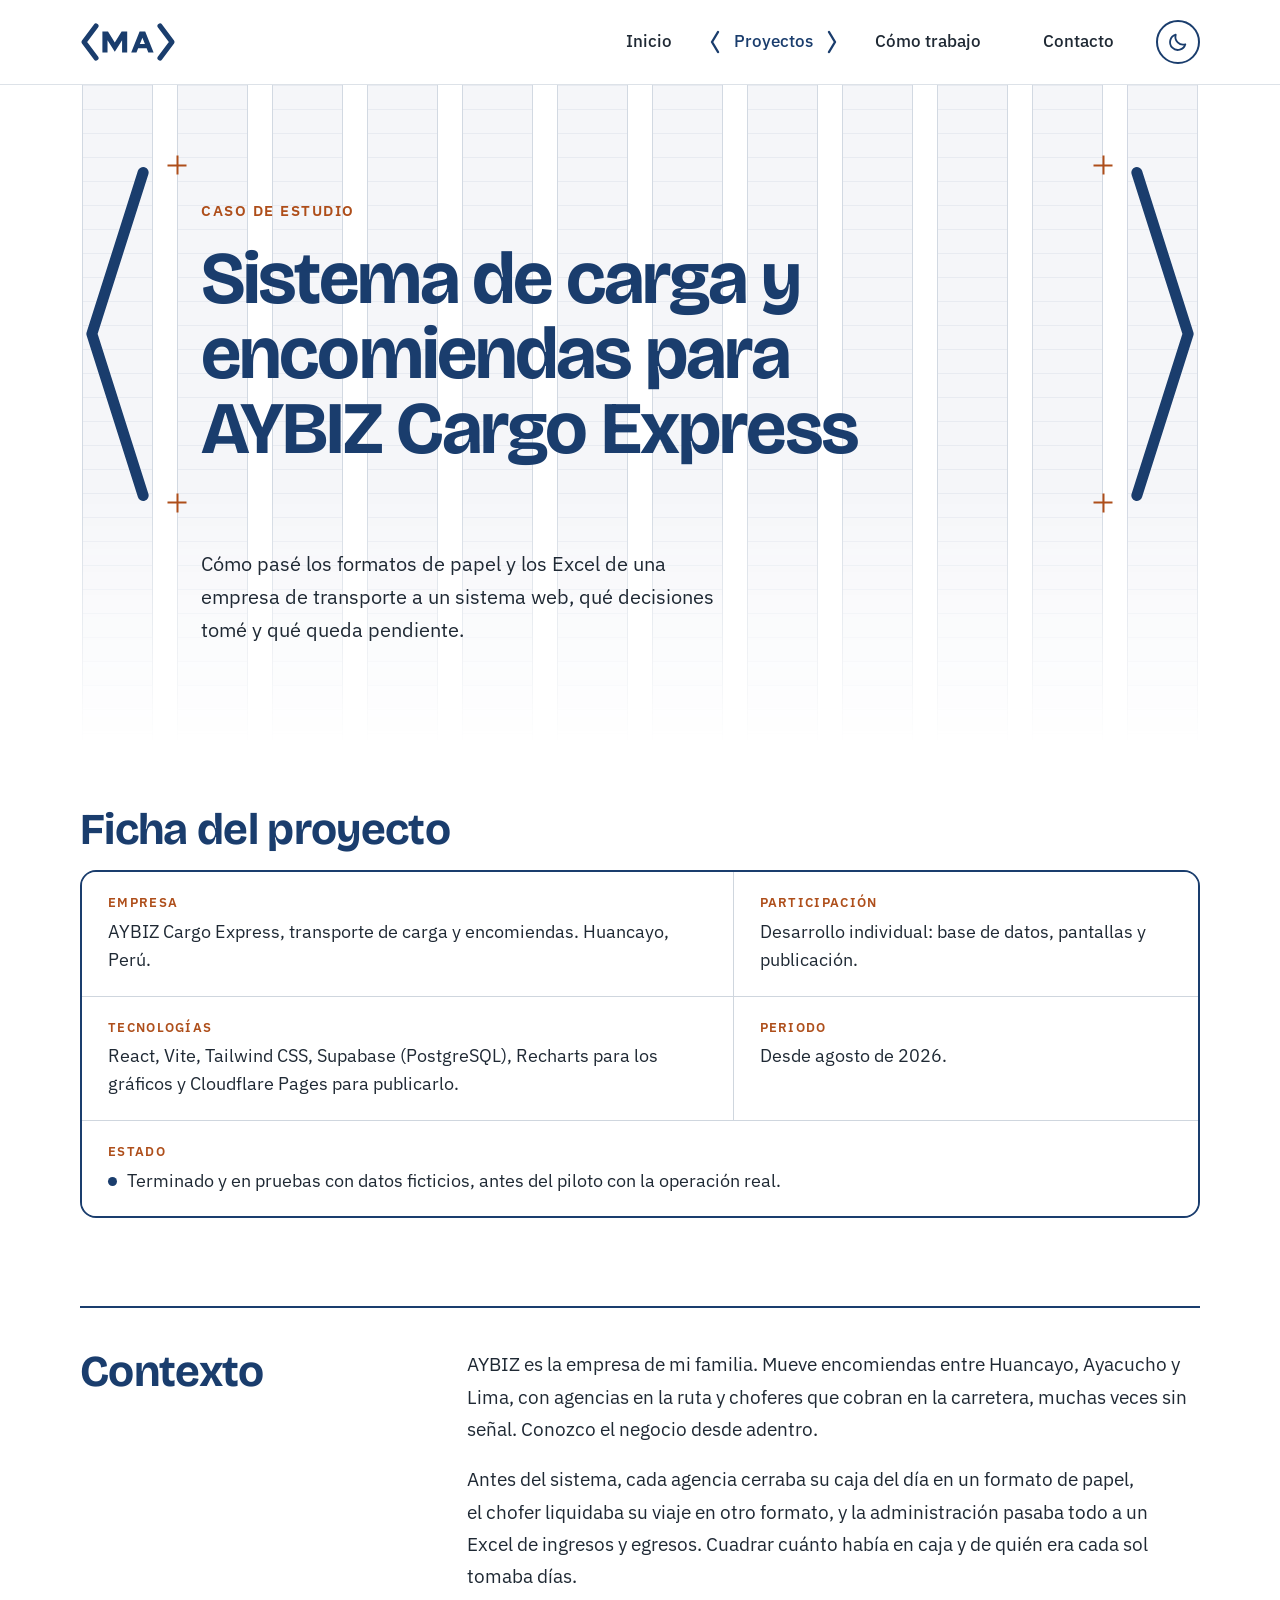
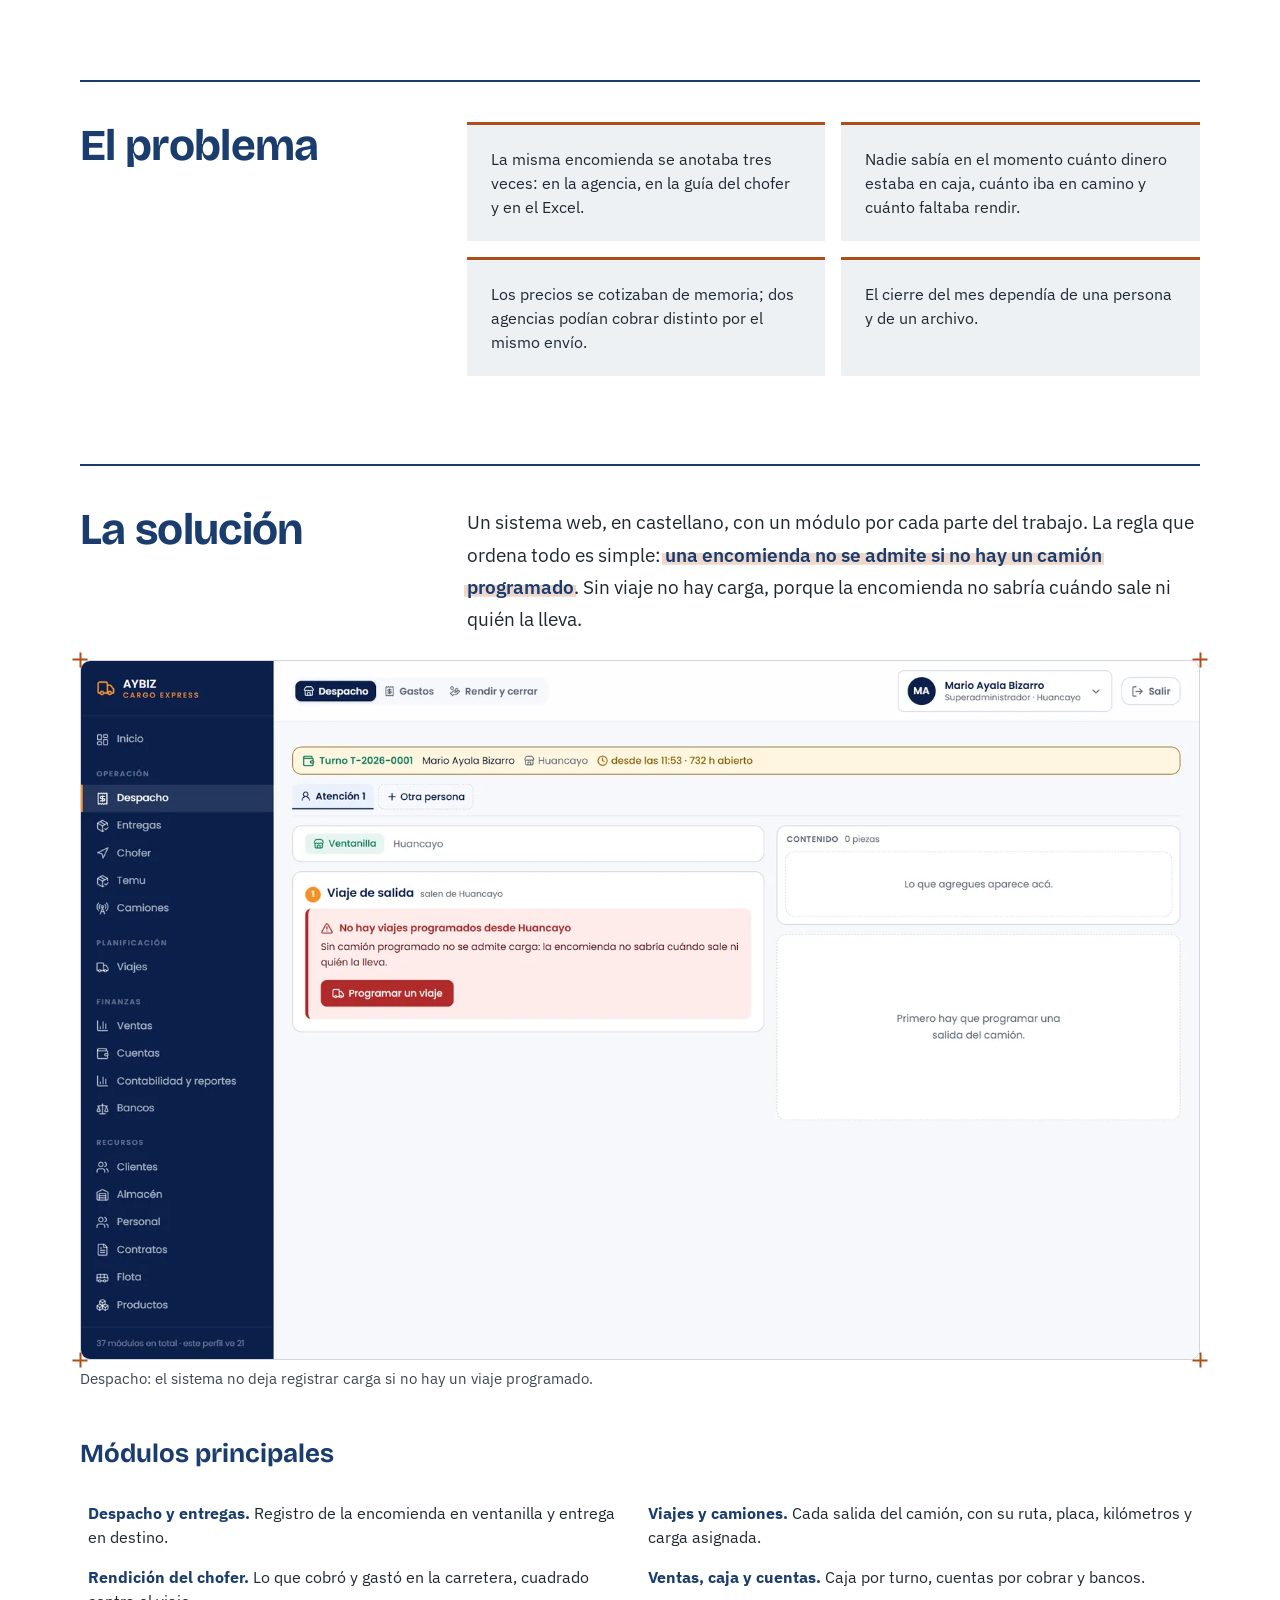
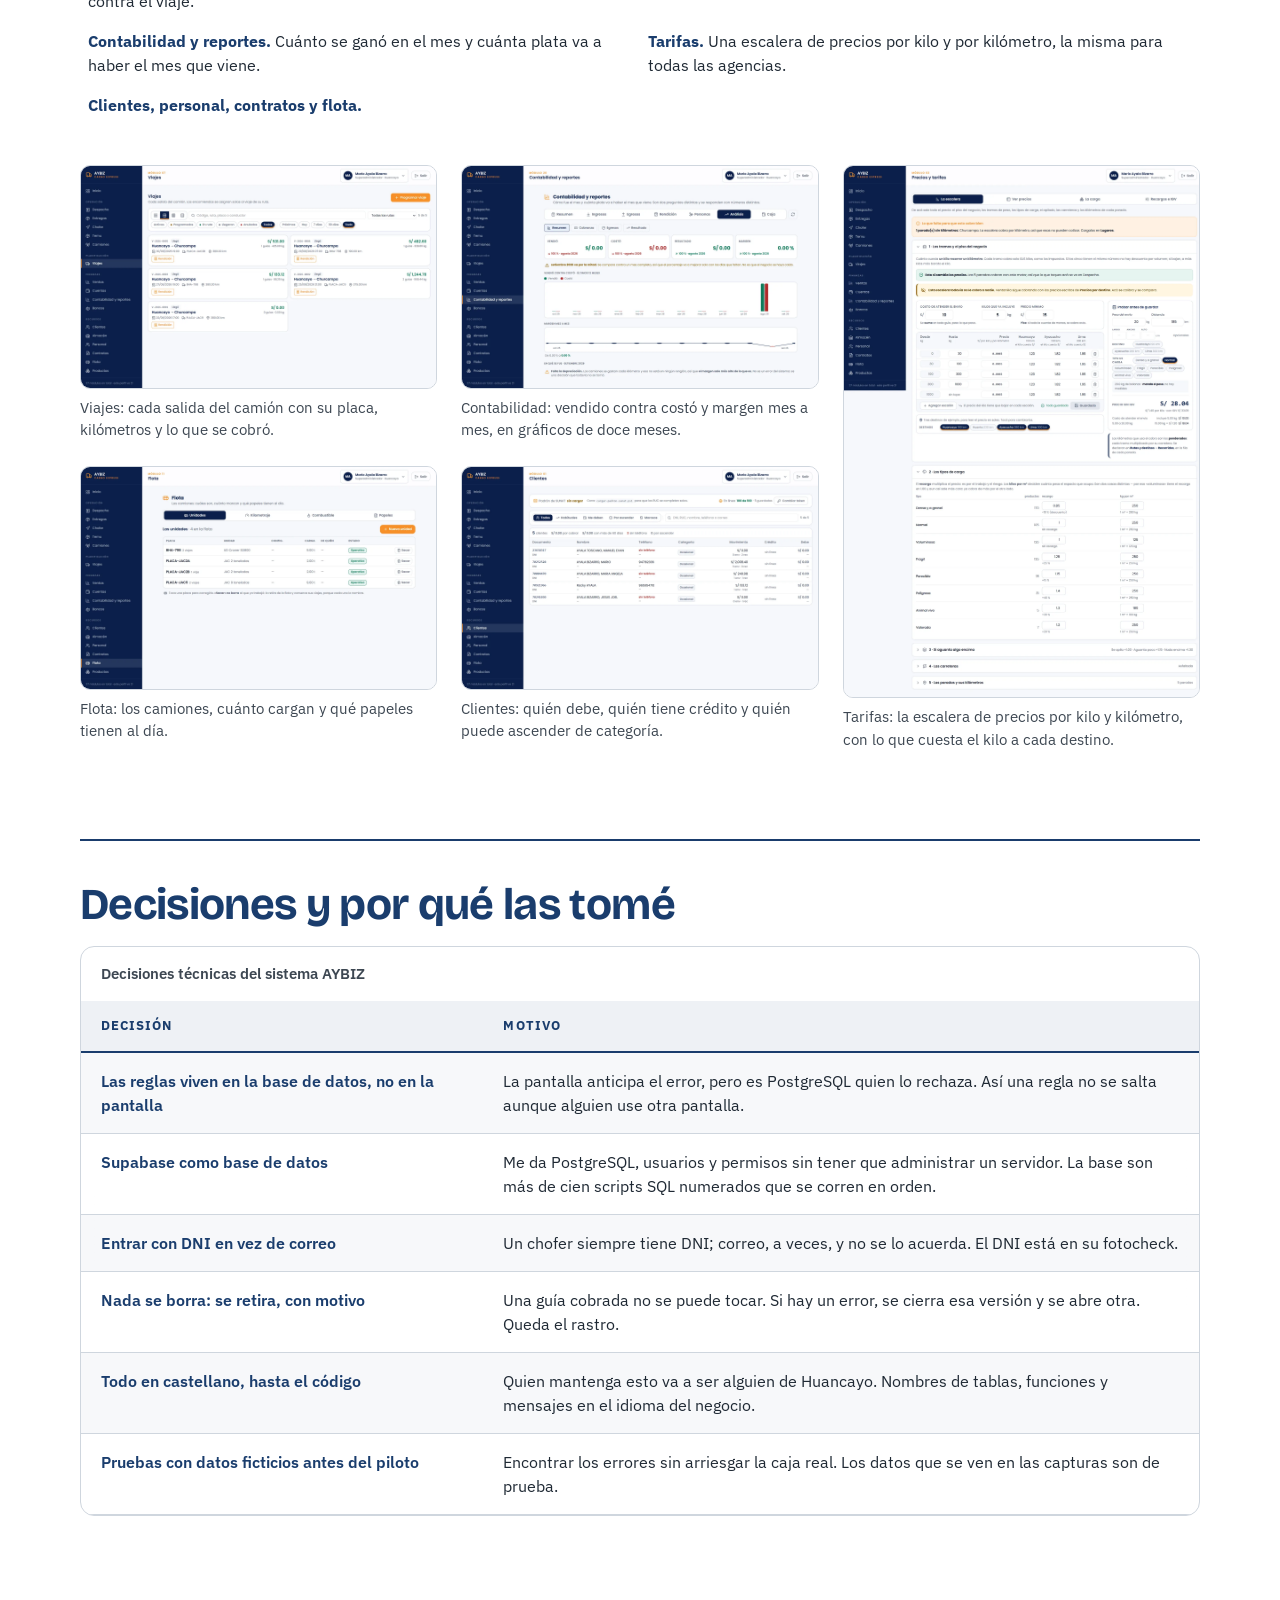
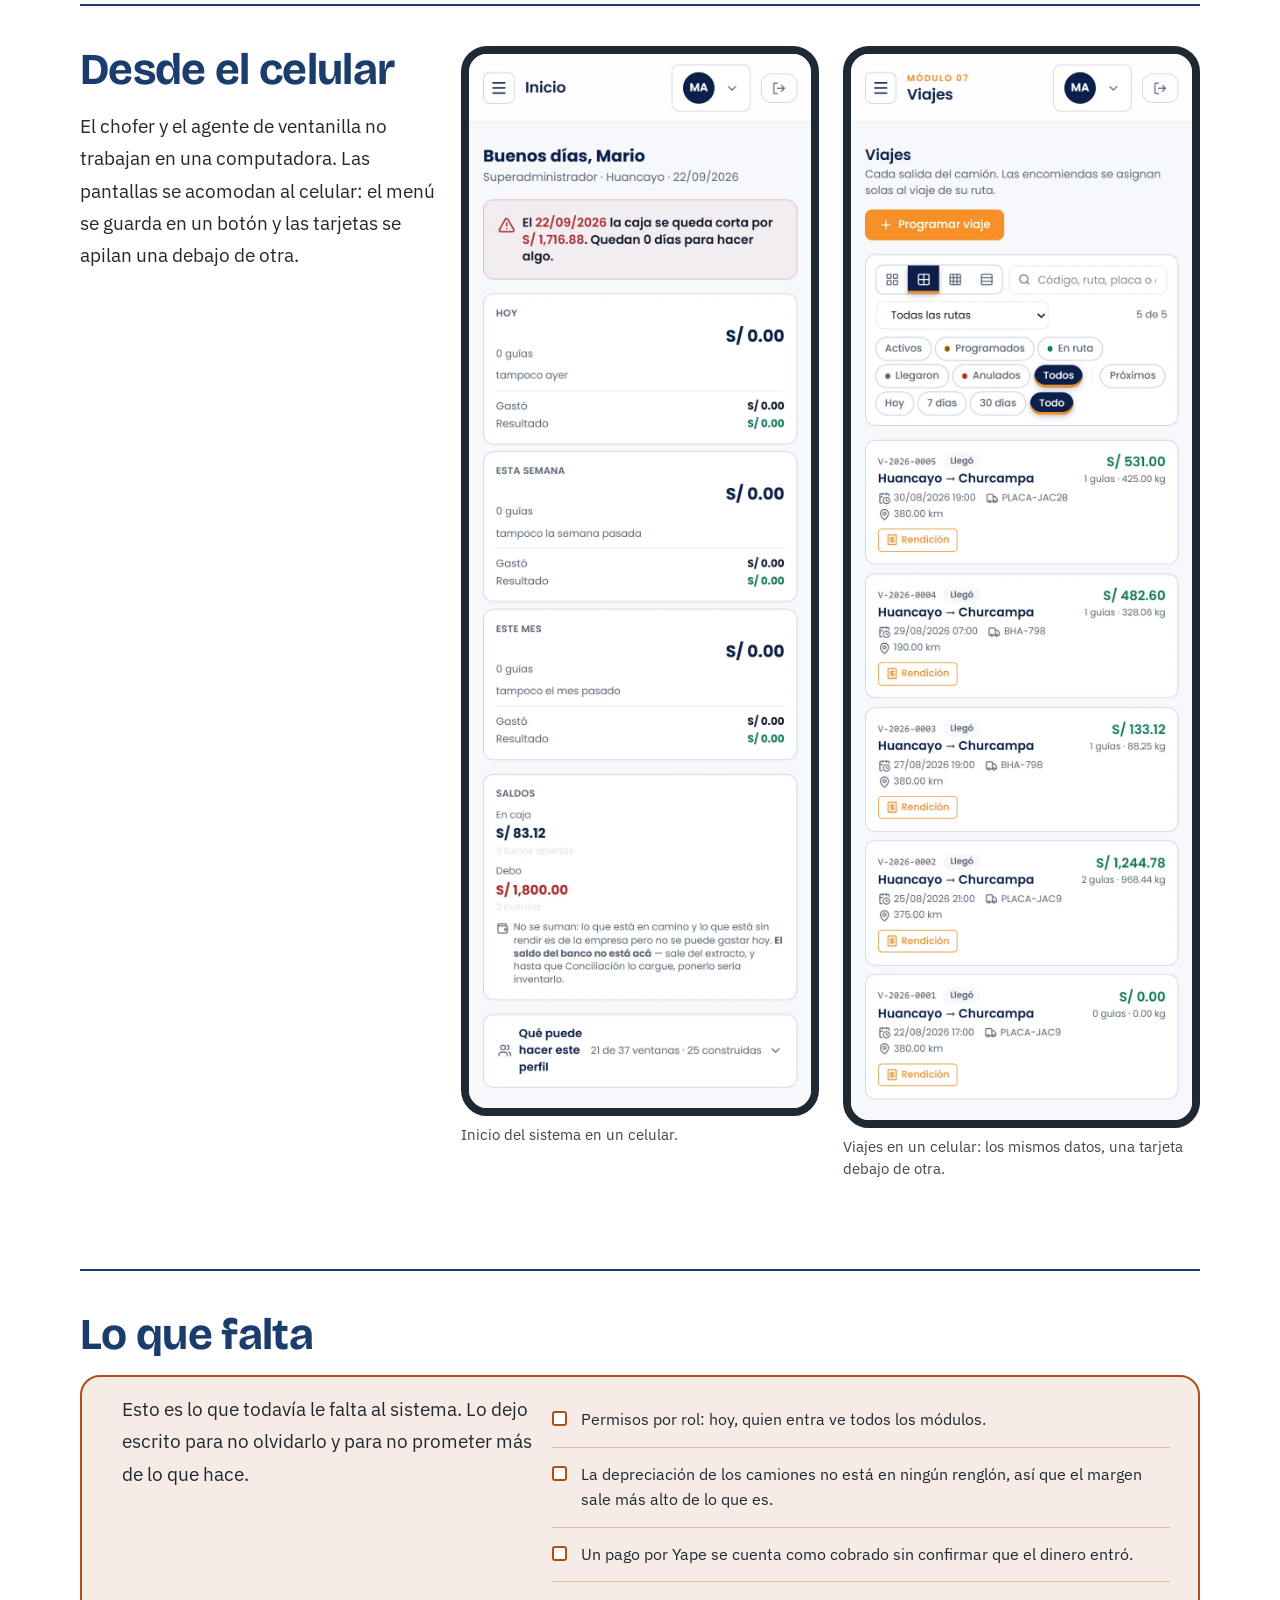
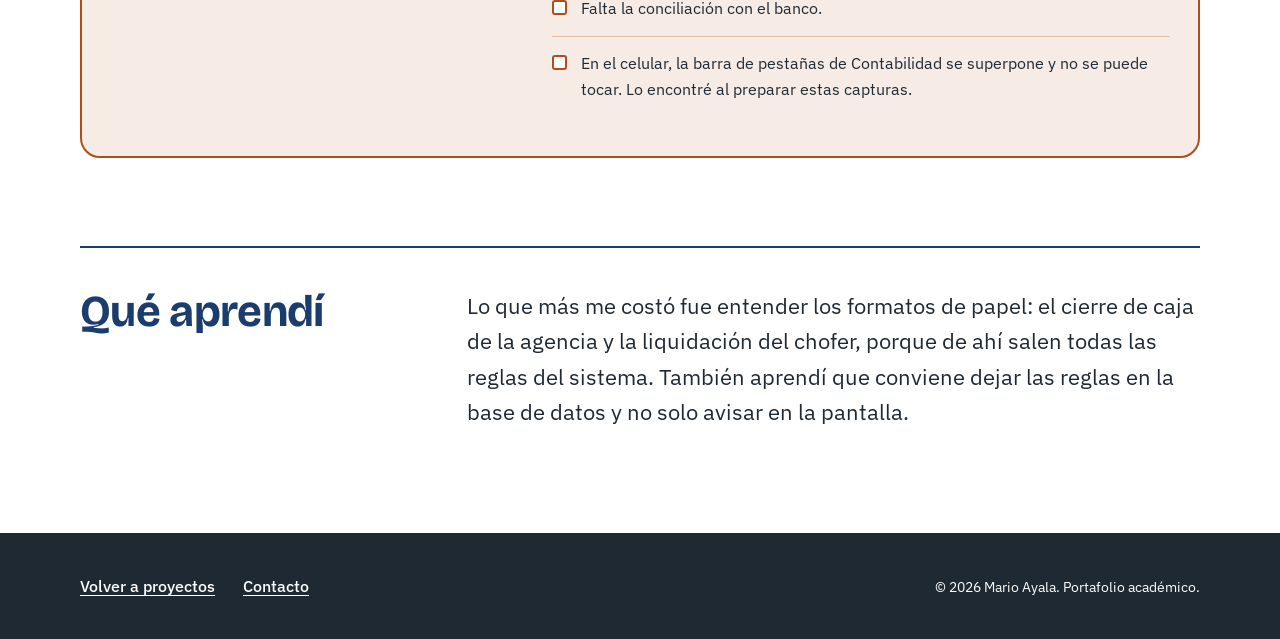
==== commit 99b108d5: "Agrego el botón de modo día y noche" ====
--- a/caso-aybiz.html
+++ b/caso-aybiz.html
@@ -10,6 +10,7 @@
     <link rel="stylesheet" href="https://fonts.googleapis.com/css2?family=Bricolage+Grotesque:opsz,wght@12..96,700&amp;family=IBM+Plex+Sans:wght@400;500;600&amp;display=swap">
     <link rel="stylesheet" href="https://cdn.jsdelivr.net/npm/bootstrap@5.3.3/dist/css/bootstrap.min.css" integrity="sha384-QWTKZyjpPEjISv5WaRU9OFeRpok6YctnYmDr5pNlyT2bRjXh0JMhjY6hW+ALEwIH" crossorigin="anonymous">
     <link rel="stylesheet" href="css/styles.css">
+    <script src="js/tema.js"></script>
     <title>Caso AYBIZ | Portafolio de Mario Ayala</title>
   </head>
 
@@ -31,10 +32,6 @@
               </g>
             </svg>
           </a>
-          <button class="navbar-toggler" type="button" data-bs-toggle="collapse" data-bs-target="#menu" aria-controls="menu" aria-expanded="false" aria-label="Abrir el menú">
-            <span class="navbar-toggler-icon"></span>
-          </button>
-
           <div class="collapse navbar-collapse" id="menu">
             <ul class="navbar-nav ms-auto">
               <li class="nav-item"><a class="nav-link" href="index.html">Inicio</a></li>
@@ -42,6 +39,16 @@
               <li class="nav-item"><a class="nav-link" href="como-trabajo.html">Cómo trabajo</a></li>
               <li class="nav-item"><a class="nav-link" href="contacto.html">Contacto</a></li>
             </ul>
+          </div>
+
+          <div class="navbar-acciones">
+            <button class="tema-boton" type="button" id="tema" aria-label="Activar el modo noche" hidden>
+              <svg class="luna" viewBox="0 0 24 24" aria-hidden="true" focusable="false"><path d="M20 14.5A8.5 8.5 0 0 1 9.5 4 8.5 8.5 0 1 0 20 14.5z"/></svg>
+              <svg class="sol" viewBox="0 0 24 24" aria-hidden="true" focusable="false"><circle cx="12" cy="12" r="4"/><path d="M12 2v2M12 20v2M4.9 4.9l1.4 1.4M17.7 17.7l1.4 1.4M2 12h2M20 12h2M4.9 19.1l1.4-1.4M17.7 6.3l1.4-1.4"/></svg>
+            </button>
+            <button class="navbar-toggler" type="button" data-bs-toggle="collapse" data-bs-target="#menu" aria-controls="menu" aria-expanded="false" aria-label="Abrir el menú">
+              <span class="navbar-toggler-icon"></span>
+            </button>
           </div>
         </div>
       </nav>
--- a/css/styles.css
+++ b/css/styles.css
@@ -1,7 +1,7 @@
 /* Estilos del portafolio de Mario Ayala. Bootstrap pone la maquetación; aquí van los colores, las fuentes, la retícula de la portada y las animaciones. */
 
 :root {
-  color-scheme: light dark;
+  color-scheme: light;
   --fondo: #fff;
   --superficie: #fff;
   --azul: #1a3d6d;
@@ -115,6 +115,24 @@
     linear-gradient(var(--azul), var(--azul)) 0 100% / 100% 2px no-repeat;
 }
 
+/* botón de modo día / noche: mismo círculo que el botón del menú; la luna pasa a sol al girar */
+.navbar-acciones { order: 1; display: flex; align-items: center; gap: 10px; margin-left: auto; }
+.tema-boton {
+  position: relative; width: 48px; height: 48px; padding: 0;
+  border: 2px solid var(--azul); border-radius: 50%; background: transparent; color: var(--azul);
+  transition: transform .25s, background-color .3s;
+}
+.tema-boton:not([hidden]) { display: flex; align-items: center; justify-content: center; }
+.tema-boton:hover { transform: scale(1.08); background-color: var(--bloque); }
+.tema-boton svg {
+  position: absolute; width: 22px; height: 22px; fill: none; stroke: currentColor;
+  stroke-width: 2; stroke-linecap: round; stroke-linejoin: round;
+  transition: transform .5s cubic-bezier(.2, .8, .2, 1), opacity .3s;
+}
+.tema-boton .sol { opacity: 0; transform: rotate(-90deg) scale(.4); }
+[data-bs-theme="dark"] .tema-boton .luna { opacity: 0; transform: rotate(90deg) scale(.4); }
+[data-bs-theme="dark"] .tema-boton .sol { opacity: 1; transform: none; }
+
 /* menú: los corchetes < > entran desde los lados del texto (dos imágenes de fondo de 10 x 24 px) */
 .navbar-nav .nav-link {
   --bs-nav-link-padding-x: 1.875rem;
@@ -144,11 +162,13 @@
 }
 .navbar-nav .nav-link.active { font-weight: 600; }
 @media (max-width: 991.98px) {
-  .navbar-collapse { border-top: 1px solid var(--borde-suave); margin-top: 14px; }
+  .navbar-collapse { order: 2; border-top: 1px solid var(--borde-suave); margin-top: 14px; }
   .navbar-nav .nav-link { padding: .75rem 1.875rem; font-size: 1.1875rem; display: inline-block; }
 }
 @media (min-width: 992px) {
   .navbar > .container { padding: 18px 40px; }
+  .navbar-acciones { margin-left: 12px; }
+  .tema-boton { width: 44px; height: 44px; }
   .navbar-brand svg { width: 96px; height: 48px; }
   .navbar-nav { gap: 2px; }
 }
@@ -577,40 +597,39 @@
 @media (min-width: 992px) { .pie { padding: 28px 0; } .pie .container { padding: 0 40px; } }
 
 
-/* ---------- modo oscuro (sigue la preferencia del sistema) ---------- */
-@media (prefers-color-scheme: dark) {
-  :root {
-    --fondo: #0c1a2d;
-    --superficie: #12233b;
-    --azul: #8db5ec;
-    --azul-rgb: 141, 181, 236;
-    --azul-medio: #6c9ee0;
-    --boton: #2f66b0;
-    --cobre: #f0a06b;
-    --cobre-rgb: 240, 160, 107;
-    --cobre-fondo: #b4571f;
-    --texto: #e7edf6;
-    --texto-rgb: 231, 237, 246;
-    --texto-suave: #aebfd6;
-    --bloque: #172c49;
-    --borde: #2c4569;
-    --borde-suave: #1f3556;
-    --borde-hover: #4d6c99;
-    --calido: #242d3f;
-    --hover-fila: #18304f;
-    --aviso-fondo: #14304f;
-    --aviso-borde: #2e5588;
-    --pie-fondo: #08111e;
-    --marco-movil: #2c4569;
-    --sombra-rgb: 0, 0, 0;
-    --c-izq-cobre: url("data:image/svg+xml,%3Csvg xmlns='http://www.w3.org/2000/svg' viewBox='0 0 10 24'%3E%3Cpolyline points='8,2 2,12 8,22' fill='none' stroke='%23F0A06B' stroke-width='2.4' stroke-linecap='round' stroke-linejoin='round'/%3E%3C/svg%3E");
-    --c-der-cobre: url("data:image/svg+xml,%3Csvg xmlns='http://www.w3.org/2000/svg' viewBox='0 0 10 24'%3E%3Cpolyline points='2,2 8,12 2,22' fill='none' stroke='%23F0A06B' stroke-width='2.4' stroke-linecap='round' stroke-linejoin='round'/%3E%3C/svg%3E");
-    --c-izq-azul: url("data:image/svg+xml,%3Csvg xmlns='http://www.w3.org/2000/svg' viewBox='0 0 10 24'%3E%3Cpolyline points='8,2 2,12 8,22' fill='none' stroke='%238DB5EC' stroke-width='2.4' stroke-linecap='round' stroke-linejoin='round'/%3E%3C/svg%3E");
-    --c-der-azul: url("data:image/svg+xml,%3Csvg xmlns='http://www.w3.org/2000/svg' viewBox='0 0 10 24'%3E%3Cpolyline points='2,2 8,12 2,22' fill='none' stroke='%238DB5EC' stroke-width='2.4' stroke-linecap='round' stroke-linejoin='round'/%3E%3C/svg%3E");
-    --flecha-select: url("data:image/svg+xml,%3Csvg xmlns='http://www.w3.org/2000/svg' viewBox='0 0 24 24'%3E%3Cpolyline points='4,8 12,16 20,8' fill='none' stroke='%238DB5EC' stroke-width='2.6' stroke-linecap='round' stroke-linejoin='round'/%3E%3C/svg%3E");
-  }
-  .captura img, .movil-marco img { filter: brightness(.9); }
-}
+/* ---------- modo oscuro: el botón del encabezado pone data-bs-theme="dark" en <html> ---------- */
+:root[data-bs-theme="dark"] {
+  color-scheme: dark;
+  --fondo: #0c1a2d;
+  --superficie: #12233b;
+  --azul: #8db5ec;
+  --azul-rgb: 141, 181, 236;
+  --azul-medio: #6c9ee0;
+  --boton: #2f66b0;
+  --cobre: #f0a06b;
+  --cobre-rgb: 240, 160, 107;
+  --cobre-fondo: #b4571f;
+  --texto: #e7edf6;
+  --texto-rgb: 231, 237, 246;
+  --texto-suave: #aebfd6;
+  --bloque: #172c49;
+  --borde: #2c4569;
+  --borde-suave: #1f3556;
+  --borde-hover: #4d6c99;
+  --calido: #242d3f;
+  --hover-fila: #18304f;
+  --aviso-fondo: #14304f;
+  --aviso-borde: #2e5588;
+  --pie-fondo: #08111e;
+  --marco-movil: #2c4569;
+  --sombra-rgb: 0, 0, 0;
+  --c-izq-cobre: url("data:image/svg+xml,%3Csvg xmlns='http://www.w3.org/2000/svg' viewBox='0 0 10 24'%3E%3Cpolyline points='8,2 2,12 8,22' fill='none' stroke='%23F0A06B' stroke-width='2.4' stroke-linecap='round' stroke-linejoin='round'/%3E%3C/svg%3E");
+  --c-der-cobre: url("data:image/svg+xml,%3Csvg xmlns='http://www.w3.org/2000/svg' viewBox='0 0 10 24'%3E%3Cpolyline points='2,2 8,12 2,22' fill='none' stroke='%23F0A06B' stroke-width='2.4' stroke-linecap='round' stroke-linejoin='round'/%3E%3C/svg%3E");
+  --c-izq-azul: url("data:image/svg+xml,%3Csvg xmlns='http://www.w3.org/2000/svg' viewBox='0 0 10 24'%3E%3Cpolyline points='8,2 2,12 8,22' fill='none' stroke='%238DB5EC' stroke-width='2.4' stroke-linecap='round' stroke-linejoin='round'/%3E%3C/svg%3E");
+  --c-der-azul: url("data:image/svg+xml,%3Csvg xmlns='http://www.w3.org/2000/svg' viewBox='0 0 10 24'%3E%3Cpolyline points='2,2 8,12 2,22' fill='none' stroke='%238DB5EC' stroke-width='2.4' stroke-linecap='round' stroke-linejoin='round'/%3E%3C/svg%3E");
+  --flecha-select: url("data:image/svg+xml,%3Csvg xmlns='http://www.w3.org/2000/svg' viewBox='0 0 24 24'%3E%3Cpolyline points='4,8 12,16 20,8' fill='none' stroke='%238DB5EC' stroke-width='2.6' stroke-linecap='round' stroke-linejoin='round'/%3E%3C/svg%3E");
+}
+[data-bs-theme="dark"] .captura img, [data-bs-theme="dark"] .movil-marco img { filter: brightness(.9); }
 
 @media (prefers-reduced-motion: reduce) {
   *, ::before, ::after { animation: none !important; transition: none !important; }
